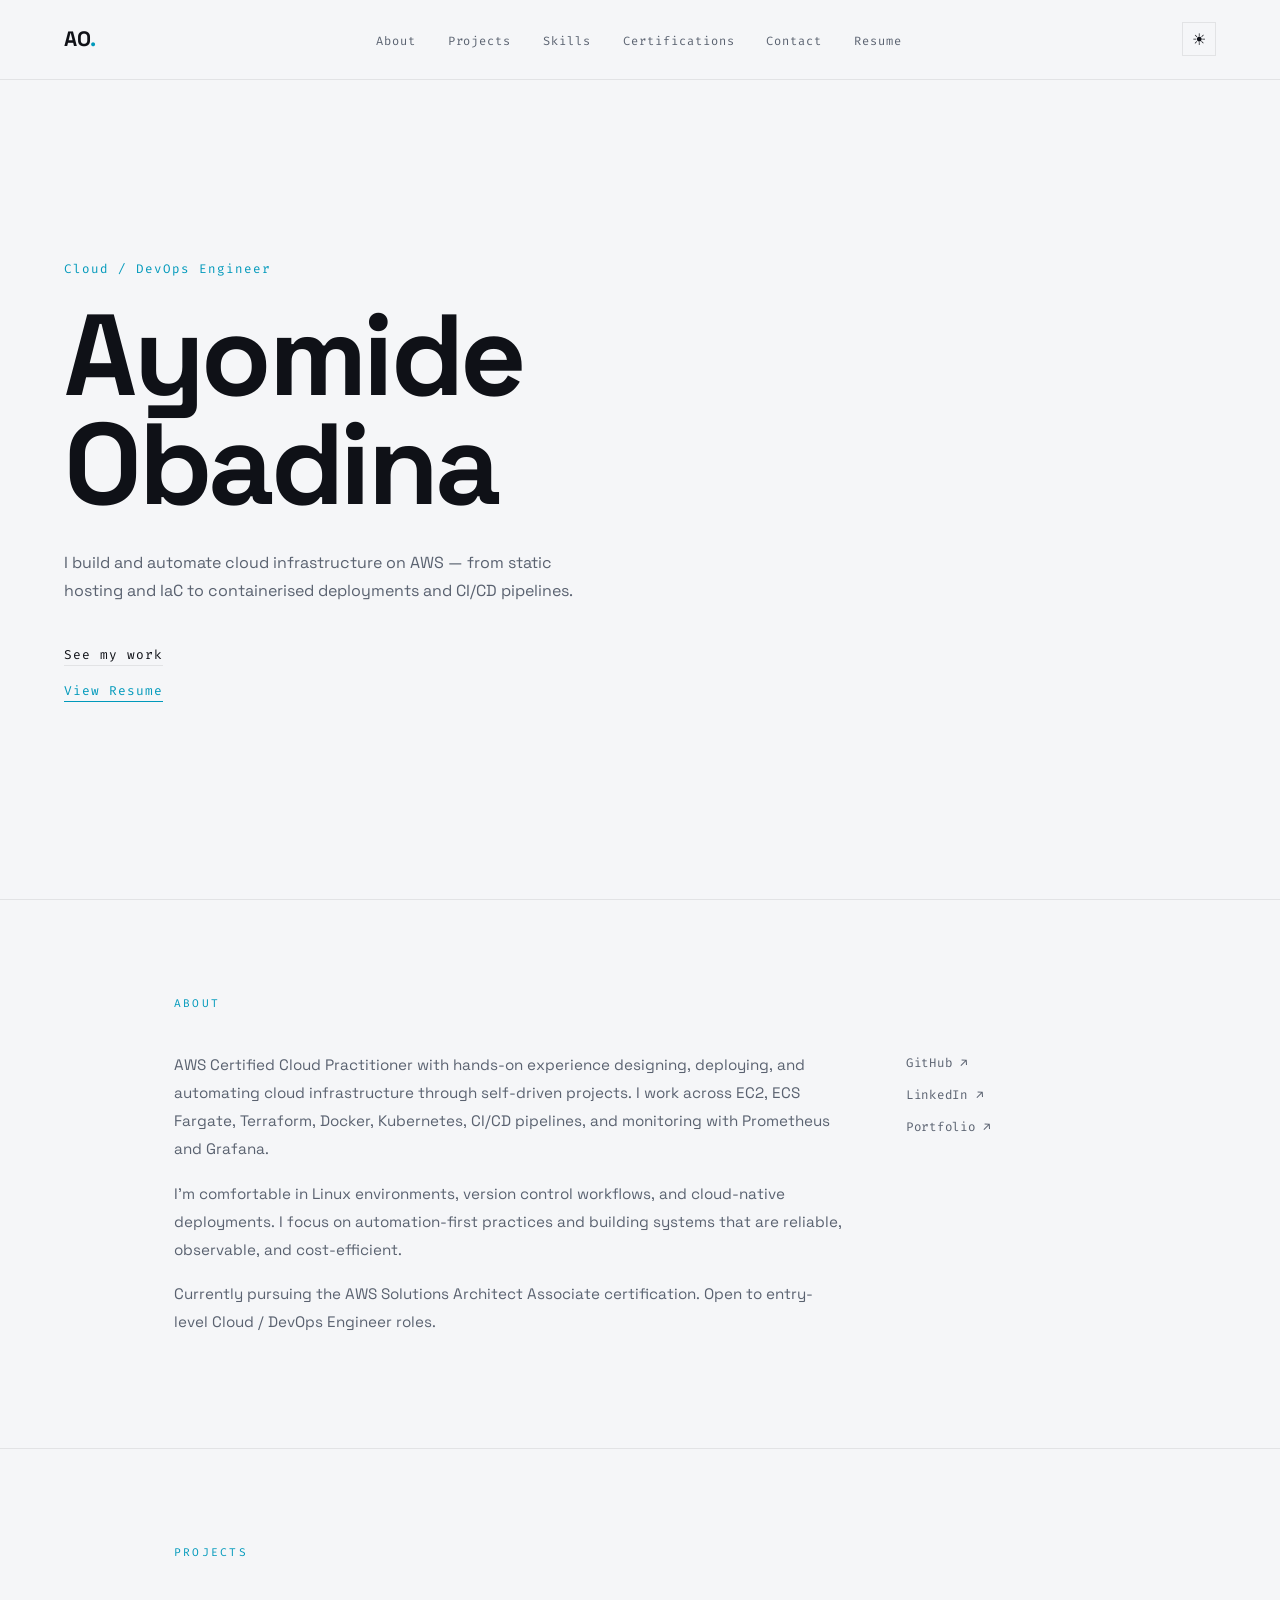
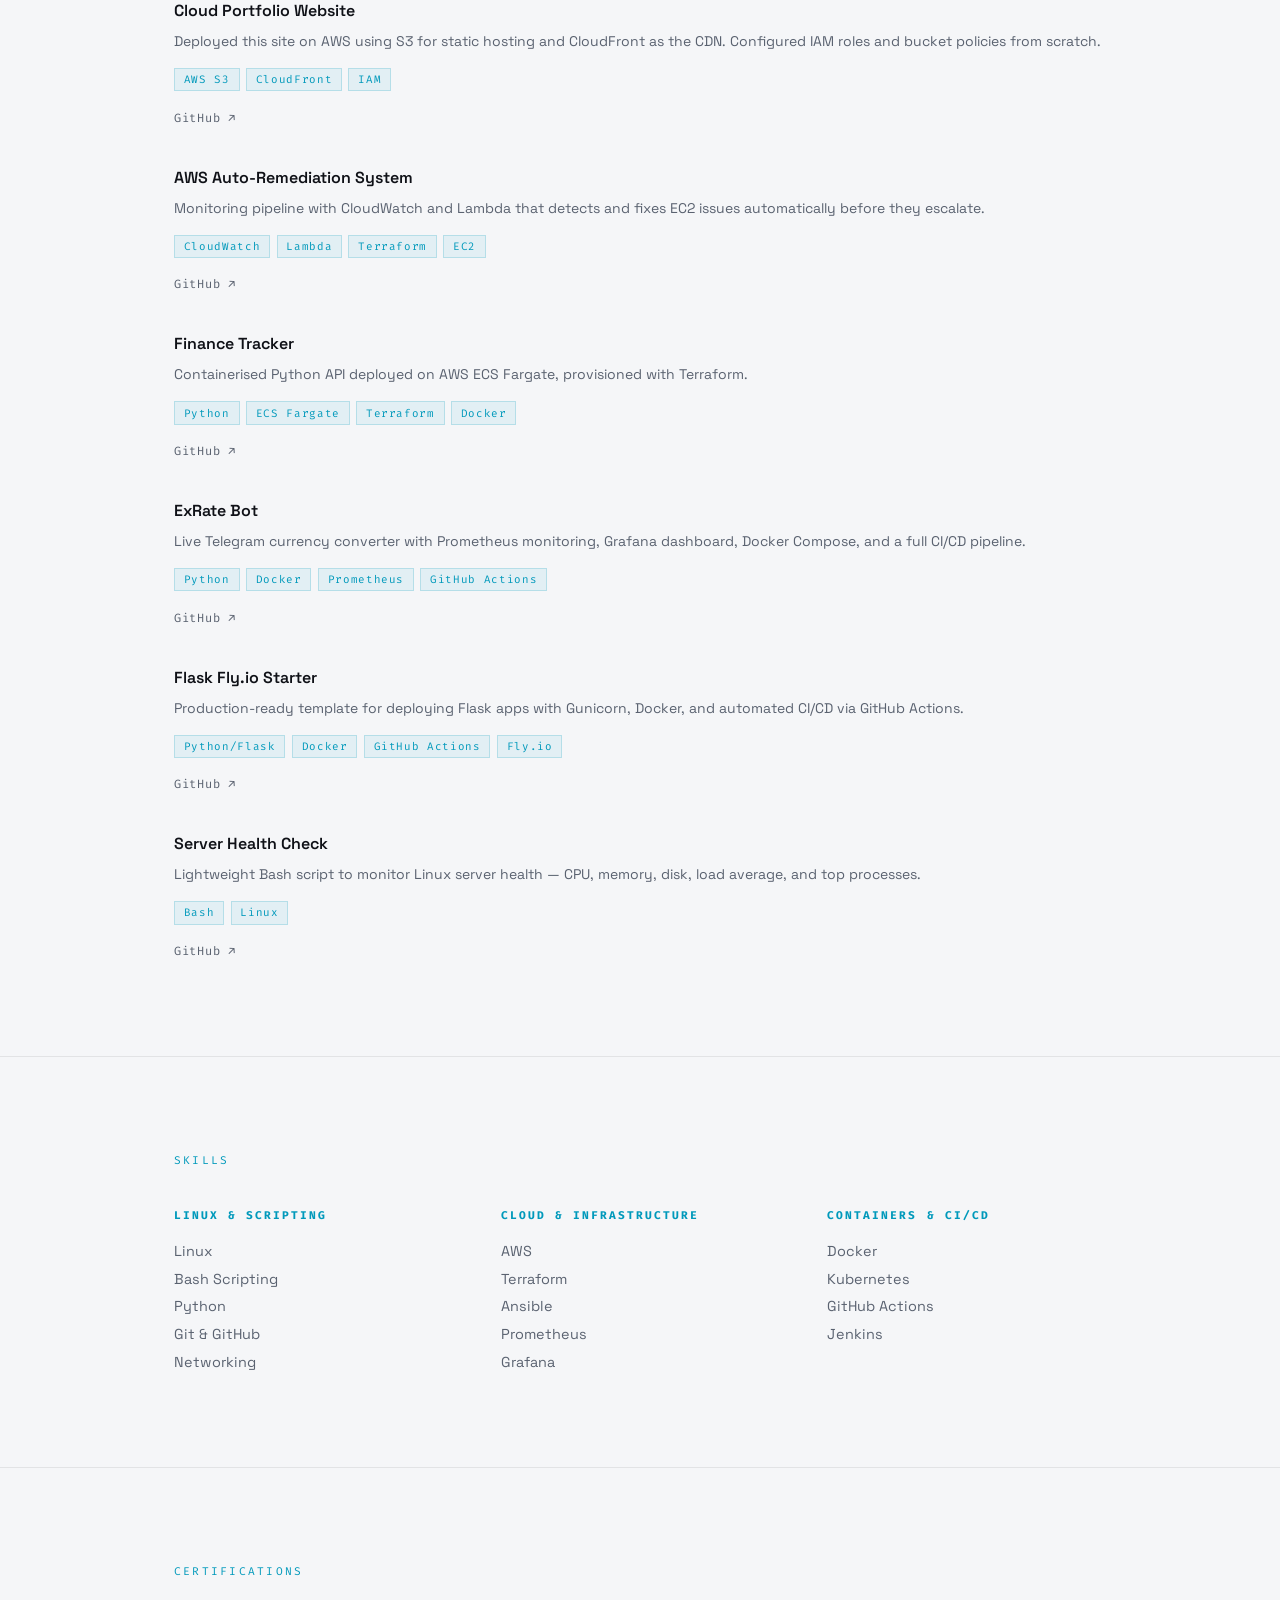
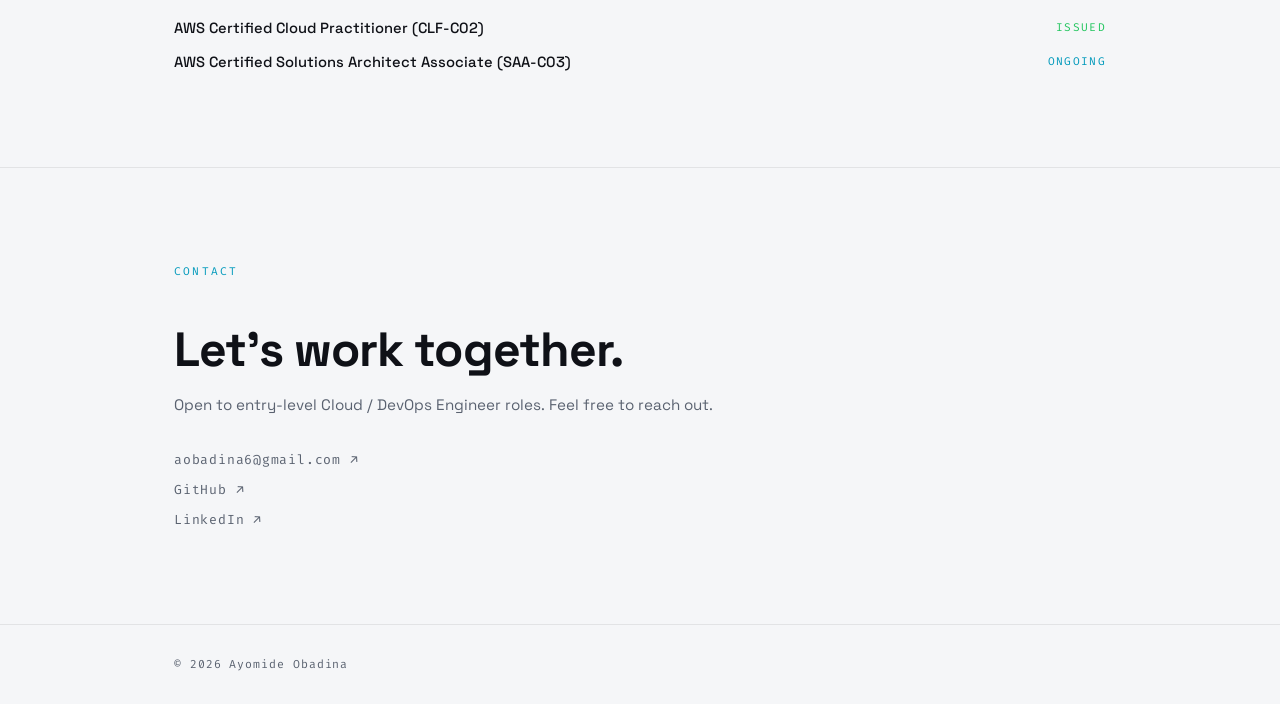
==== website/index.html @ 44588f02 "change structure" ====
<!DOCTYPE html>
<html lang="en">
<head>
  <meta charset="UTF-8">
  <meta name="viewport" content="width=device-width, initial-scale=1.0">
  <title>Ayomide Obadina | Cloud Engineer</title>
  <link rel="stylesheet" href="style.css">
  <link href="https://fonts.googleapis.com/css2?family=Space+Grotesk:wght@400;500;600;700&family=Fira+Code:wght@400;500&display=swap" rel="stylesheet">
</head>
<body>

  <!-- NAV -->
  <nav id="navbar">
    <div class="nav-logo">AO<span class="dot">.</span></div>
    <ul class="nav-links">
      <li><a href="#about">About</a></li>
      <li><a href="#projects">Projects</a></li>
      <li><a href="#skills">Skills</a></li>
      <li><a href="#certifications">Certifications</a></li>
      <li><a href="#contact">Contact</a></li>
      <li><a href="Ayomide_Obadina_main.pdf" target="_blank" rel="noopener noreferrer">Resume</a></li>
    </ul>
    <div class="nav-right">
      <button id="theme-toggle" aria-label="Toggle theme">&#9790;</button>
      <button class="nav-hamburger" id="hamburger" aria-label="Toggle menu">
        <span></span><span></span><span></span>
      </button>
    </div>
  </nav>

  <!-- HERO -->
  <header id="hero">
    <div class="hero-content">
      <p class="hero-tag mono">Cloud / DevOps Engineer</p>
      <h1>Ayomide<br>Obadina</h1>
      <p class="hero-sub">I build and automate cloud infrastructure on AWS — from static hosting and IaC to containerised deployments and CI/CD pipelines.</p>
      <div class="hero-links">
        <a href="#projects">See my work</a>
        <a href="Ayomide_Obadina_main.pdf" target="_blank" rel="noopener noreferrer">View Resume</a>
      </div>
    </div>
  </header>

  <!-- ABOUT -->
  <section id="about">
    <div class="container">
      <span class="section-label mono">About</span>
      <div class="about-grid">
        <div>
          <p>AWS Certified Cloud Practitioner with hands-on experience designing, deploying, and automating cloud infrastructure through self-driven projects. I work across EC2, ECS Fargate, Terraform, Docker, Kubernetes, CI/CD pipelines, and monitoring with Prometheus and Grafana.</p>
          <p>I'm comfortable in Linux environments, version control workflows, and cloud-native deployments. I focus on automation-first practices and building systems that are reliable, observable, and cost-efficient.</p>
          <p>Currently pursuing the AWS Solutions Architect Associate certification. Open to entry-level Cloud / DevOps Engineer roles.</p>
        </div>
        <div class="about-links">
          <a href="https://github.com/ayo-d09" target="_blank" rel="noopener noreferrer" class="mono">GitHub ↗</a>
          <a href="https://linkedin.com/in/ayomide-obadina-35b09937b" target="_blank" rel="noopener noreferrer" class="mono">LinkedIn ↗</a>
          <a href="https://ayomideobadina.dev" target="_blank" rel="noopener noreferrer" class="mono">Portfolio ↗</a>
        </div>
      </div>
    </div>
  </section>

  <!-- PROJECTS -->
  <section id="projects">
    <div class="container">
      <span class="section-label mono">Projects</span>
      <div class="projects-grid">

        <div class="project-card">
          <h3>Cloud Portfolio Website</h3>
          <p>Deployed this site on AWS using S3 for static hosting and CloudFront as the CDN. Configured IAM roles and bucket policies from scratch.</p>
          <div class="project-tags">
            <span class="tag mono">AWS S3</span>
            <span class="tag mono">CloudFront</span>
            <span class="tag mono">IAM</span>
          </div>
          <a href="https://github.com/ayo-d09/cloud-portfolio" target="_blank" rel="noopener noreferrer" class="project-link mono">GitHub ↗</a>
        </div>

        <div class="project-card">
          <h3>AWS Auto-Remediation System</h3>
          <p>Monitoring pipeline with CloudWatch and Lambda that detects and fixes EC2 issues automatically before they escalate.</p>
          <div class="project-tags">
            <span class="tag mono">CloudWatch</span>
            <span class="tag mono">Lambda</span>
            <span class="tag mono">Terraform</span>
            <span class="tag mono">EC2</span>
          </div>
          <a href="https://github.com/ayo-d09/aws-monitoring-auto_healing-system" target="_blank" rel="noopener noreferrer" class="project-link mono">GitHub ↗</a>
        </div>

        <div class="project-card">
          <h3>Finance Tracker</h3>
          <p>Containerised Python API deployed on AWS ECS Fargate, provisioned with Terraform.</p>
          <div class="project-tags">
            <span class="tag mono">Python</span>
            <span class="tag mono">ECS Fargate</span>
            <span class="tag mono">Terraform</span>
            <span class="tag mono">Docker</span>
          </div>
          <a href="https://github.com/ayo-d09/finance-tracker" target="_blank" rel="noopener noreferrer" class="project-link mono">GitHub ↗</a>
        </div>

        <div class="project-card">
          <h3>ExRate Bot</h3>
          <p>Live Telegram currency converter with Prometheus monitoring, Grafana dashboard, Docker Compose, and a full CI/CD pipeline.</p>
          <div class="project-tags">
            <span class="tag mono">Python</span>
            <span class="tag mono">Docker</span>
            <span class="tag mono">Prometheus</span>
            <span class="tag mono">GitHub Actions</span>
          </div>
          <a href="https://github.com/ayo-d09" target="_blank" rel="noopener noreferrer" class="project-link mono">GitHub ↗</a>
        </div>

        <div class="project-card">
          <h3>Flask Fly.io Starter</h3>
          <p>Production-ready template for deploying Flask apps with Gunicorn, Docker, and automated CI/CD via GitHub Actions.</p>
          <div class="project-tags">
            <span class="tag mono">Python/Flask</span>
            <span class="tag mono">Docker</span>
            <span class="tag mono">GitHub Actions</span>
            <span class="tag mono">Fly.io</span>
          </div>
          <a href="https://github.com/ayo-d09/flask-fly.io-starter" target="_blank" rel="noopener noreferrer" class="project-link mono">GitHub ↗</a>
        </div>

        <div class="project-card">
          <h3>Server Health Check</h3>
          <p>Lightweight Bash script to monitor Linux server health — CPU, memory, disk, load average, and top processes.</p>
          <div class="project-tags">
            <span class="tag mono">Bash</span>
            <span class="tag mono">Linux</span>
          </div>
          <a href="https://github.com/ayo-d09" target="_blank" rel="noopener noreferrer" class="project-link mono">GitHub ↗</a>
        </div>

      </div>
    </div>
  </section>

  <!-- SKILLS -->
  <section id="skills">
    <div class="container">
      <span class="section-label mono">Skills</span>
      <div class="skills-grid">
        <div class="skills-group">
          <h4 class="mono">Linux & Scripting</h4>
          <ul>
            <li>Linux</li>
            <li>Bash Scripting</li>
            <li>Python</li>
            <li>Git & GitHub</li>
            <li>Networking</li>
          </ul>
        </div>
        <div class="skills-group">
          <h4 class="mono">Cloud & Infrastructure</h4>
          <ul>
            <li>AWS</li>
            <li>Terraform</li>
            <li>Ansible</li>
            <li>Prometheus</li>
            <li>Grafana</li>
          </ul>
        </div>
        <div class="skills-group">
          <h4 class="mono">Containers & CI/CD</h4>
          <ul>
            <li>Docker</li>
            <li>Kubernetes</li>
            <li>GitHub Actions</li>
            <li>Jenkins</li>
          </ul>
        </div>
      </div>
    </div>
  </section>

  <!-- CERTIFICATIONS -->
  <section id="certifications">
    <div class="container">
      <span class="section-label mono">Certifications</span>
      <ul class="cert-list">
        <li>
          <a href="https://www.credly.com/users/ayomide-obadina.93d486ff" target="_blank" rel="noopener noreferrer" class="cert-name">AWS Certified Cloud Practitioner (CLF-C02)</a>
          <span class="cert-status mono issued">Issued</span>
        </li>
        <li>
          <span class="cert-name">AWS Certified Solutions Architect Associate (SAA-C03)</span>
          <span class="cert-status mono ongoing">Ongoing</span>
        </li>
      </ul>
    </div>
  </section>

  <!-- CONTACT -->
  <section id="contact">
    <div class="container">
      <span class="section-label mono">Contact</span>
      <h2>Let's work together.</h2>
      <p class="contact-sub">Open to entry-level Cloud / DevOps Engineer roles. Feel free to reach out.</p>
      <div class="contact-links">
        <a href="mailto:aobadina6@gmail.com" class="mono">aobadina6@gmail.com ↗</a>
        <a href="https://github.com/ayo-d09" target="_blank" rel="noopener noreferrer" class="mono">GitHub ↗</a>
        <a href="https://linkedin.com/in/ayomide-obadina-35b09937b" target="_blank" rel="noopener noreferrer" class="mono">LinkedIn ↗</a>
      </div>
    </div>
  </section>

  <footer>
    <div class="container">
      <p class="mono">© 2026 Ayomide Obadina</p>
    </div>
  </footer>

  <script src="script.js"></script>
</body>
</html>
---- website/style.css ----
/* ---- TOKENS ---- */
:root {
  --bg:        #0a0c10;
  --bg-2:      #0f1117;
  --bg-card:   #13161e;
  --border:    rgba(255,255,255,0.08);
  --text:      #e4e6ed;
  --muted:     #7a8090;
  --accent:    #00e5ff;
  --mono:      'Fira Code', monospace;
  --sans:      'Space Grotesk', sans-serif;
}

body.light {
  --bg:        #f5f6f8;
  --bg-2:      #eceef2;
  --bg-card:   #ffffff;
  --border:    rgba(0,0,0,0.08);
  --text:      #0f1117;
  --muted:     #5a6270;
  --accent:    #0099bb;
}

/* ---- RESET ---- */
*, *::before, *::after { box-sizing: border-box; margin: 0; padding: 0; }
html { scroll-behavior: smooth; }
body { font-family: var(--sans); background: var(--bg); color: var(--text); overflow-x: hidden; }
a { text-decoration: none; color: inherit; }
ul { list-style: none; }
.mono { font-family: var(--mono); }

/* ---- NAV ---- */
#navbar {
  position: fixed; top: 0; left: 0; right: 0; z-index: 999;
  display: flex; justify-content: space-between; align-items: center;
  padding: 1.4rem 4rem;
  background: var(--bg);
  border-bottom: 1px solid var(--border);
}
.nav-logo { font-size: 1.3rem; font-weight: 700; letter-spacing: -0.02em; }
.dot { color: var(--accent); }
.nav-links { display: flex; gap: 2rem; }
.nav-links a {
  font-family: var(--mono); font-size: 0.75rem;
  color: var(--muted); letter-spacing: 0.08em;
}
.nav-links a:hover { color: var(--text); }
.nav-right { display: flex; align-items: center; gap: 0.75rem; }

#theme-toggle {
  background: none; border: 1px solid var(--border);
  color: var(--text); cursor: pointer;
  width: 34px; height: 34px;
  display: flex; align-items: center; justify-content: center;
  font-size: 1rem;
}

.nav-hamburger {
  display: none; flex-direction: column; justify-content: space-between;
  width: 22px; height: 16px; background: none; border: none; cursor: pointer; padding: 0;
}
.nav-hamburger span { display: block; width: 100%; height: 2px; background: var(--text); }

/* ---- HERO ---- */
#hero {
  min-height: 100vh; display: flex; align-items: center;
  padding: 8rem 4rem 4rem;
  border-bottom: 1px solid var(--border);
}
.hero-content { max-width: 720px; }
.hero-tag {
  font-size: 0.78rem; color: var(--accent);
  letter-spacing: 0.16em; margin-bottom: 1.5rem; display: block;
}
#hero h1 {
  font-size: clamp(3.5rem, 9vw, 8rem);
  font-weight: 700; line-height: 0.95; letter-spacing: -0.03em;
  margin-bottom: 1.8rem;
}
.hero-sub {
  font-size: 1rem; color: var(--muted); line-height: 1.8;
  max-width: 520px; margin-bottom: 2.5rem;
}
.hero-links { display: flex; flex-direction: column; gap: 1rem; align-items: flex-start; }
.hero-links a {
  font-family: var(--mono); font-size: 0.8rem;
  letter-spacing: 0.08em; color: var(--accent);
  border-bottom: 1px solid var(--accent);
  padding-bottom: 2px;
}
.hero-links a:first-child { color: var(--text); border-color: var(--border); }

/* ---- CONTAINER ---- */
.container { max-width: 1060px; margin: 0 auto; padding: 0 4rem; }

/* ---- SECTIONS ---- */
section { padding: 6rem 0; border-bottom: 1px solid var(--border); }

.section-label {
  display: block; font-size: 0.7rem; color: var(--accent);
  letter-spacing: 0.2em; text-transform: uppercase; margin-bottom: 2.5rem;
}

/* ---- ABOUT ---- */
.about-grid { display: grid; grid-template-columns: 1fr 200px; gap: 4rem; }
.about-grid p { color: var(--muted); line-height: 1.85; font-size: 0.95rem; margin-bottom: 1rem; }
.about-links { display: flex; flex-direction: column; gap: 1rem; padding-top: 0.25rem; }
.about-links a { font-size: 0.78rem; color: var(--muted); letter-spacing: 0.06em; }
.about-links a:hover { color: var(--accent); }

/* ---- PROJECTS ---- */
.projects-grid { display: flex; flex-direction: column; gap: 2.5rem; }
.project-card { background: none; padding: 0; border: none; }
.project-card h3 { font-size: 1rem; font-weight: 600; margin-bottom: 0.5rem; }
.project-card p { color: var(--muted); font-size: 0.875rem; line-height: 1.75; margin-bottom: 0.9rem; }
.project-tags { display: flex; flex-wrap: wrap; gap: 0.4rem; margin-bottom: 0.9rem; }
.tag { font-size: 0.68rem; color: var(--accent); background: rgba(0,229,255,0.07); border: 1px solid rgba(0,229,255,0.15); padding: 0.2rem 0.55rem; letter-spacing: 0.06em; }
body.light .tag { background: rgba(0,153,187,0.08); border-color: rgba(0,153,187,0.2); }
.project-link { font-size: 0.75rem; color: var(--muted); letter-spacing: 0.06em; }
.project-link:hover { color: var(--accent); }

/* ---- SKILLS ---- */
.skills-grid { display: grid; grid-template-columns: repeat(3, 1fr); gap: 3rem; }
.skills-group h4 { font-size: 0.7rem; color: var(--accent); letter-spacing: 0.18em; text-transform: uppercase; margin-bottom: 1.2rem; }
.skills-group ul { display: flex; flex-direction: column; gap: 0.6rem; }
.skills-group li { font-size: 0.9rem; color: var(--muted); }

/* ---- CERTIFICATIONS ---- */
.cert-list { display: flex; flex-direction: column; gap: 1rem; }
.cert-list li { display: flex; justify-content: space-between; align-items: center; }
.cert-name { font-size: 0.92rem; font-weight: 500; }
a.cert-name:hover { color: var(--accent); }
.cert-status { font-size: 0.7rem; letter-spacing: 0.12em; text-transform: uppercase; }
.cert-status.issued { color: #22c55e; }
.cert-status.ongoing { color: var(--accent); }

/* ---- CONTACT ---- */
#contact h2 { font-size: clamp(2rem, 4vw, 3rem); font-weight: 700; letter-spacing: -0.02em; margin-bottom: 0.8rem; }
.contact-sub { color: var(--muted); font-size: 0.95rem; line-height: 1.75; margin-bottom: 2rem; }
.contact-links { display: flex; flex-direction: column; gap: 0.8rem; }
.contact-links a { font-size: 0.82rem; color: var(--muted); letter-spacing: 0.06em; }
.contact-links a:hover { color: var(--accent); }

/* ---- FOOTER ---- */
footer { padding: 2rem 0; }
footer p { font-size: 0.72rem; color: var(--muted); letter-spacing: 0.08em; }

/* ---- RESPONSIVE ---- */
@media (max-width: 860px) {
  #navbar, #hero { padding-left: 2rem; padding-right: 2rem; }
  .container { padding: 0 2rem; }
  .about-grid { grid-template-columns: 1fr; gap: 2rem; }
  .projects-grid { grid-template-columns: 1fr; }
  .skills-grid { grid-template-columns: 1fr 1fr; gap: 2rem; }
}
@media (max-width: 560px) {
  .nav-hamburger { display: flex; }
  .nav-links {
    display: none; position: fixed; top: 61px; left: 0; right: 0;
    flex-direction: column; gap: 0;
    background: var(--bg); border-bottom: 1px solid var(--border); z-index: 998;
  }
  .nav-links.open { display: flex; }
  .nav-links li a { display: block; padding: 1rem 2rem; border-bottom: 1px solid var(--border); font-size: 0.85rem; }
  .skills-grid { grid-template-columns: 1fr; }
  #hero { padding: 7rem 2rem 4rem; }
}
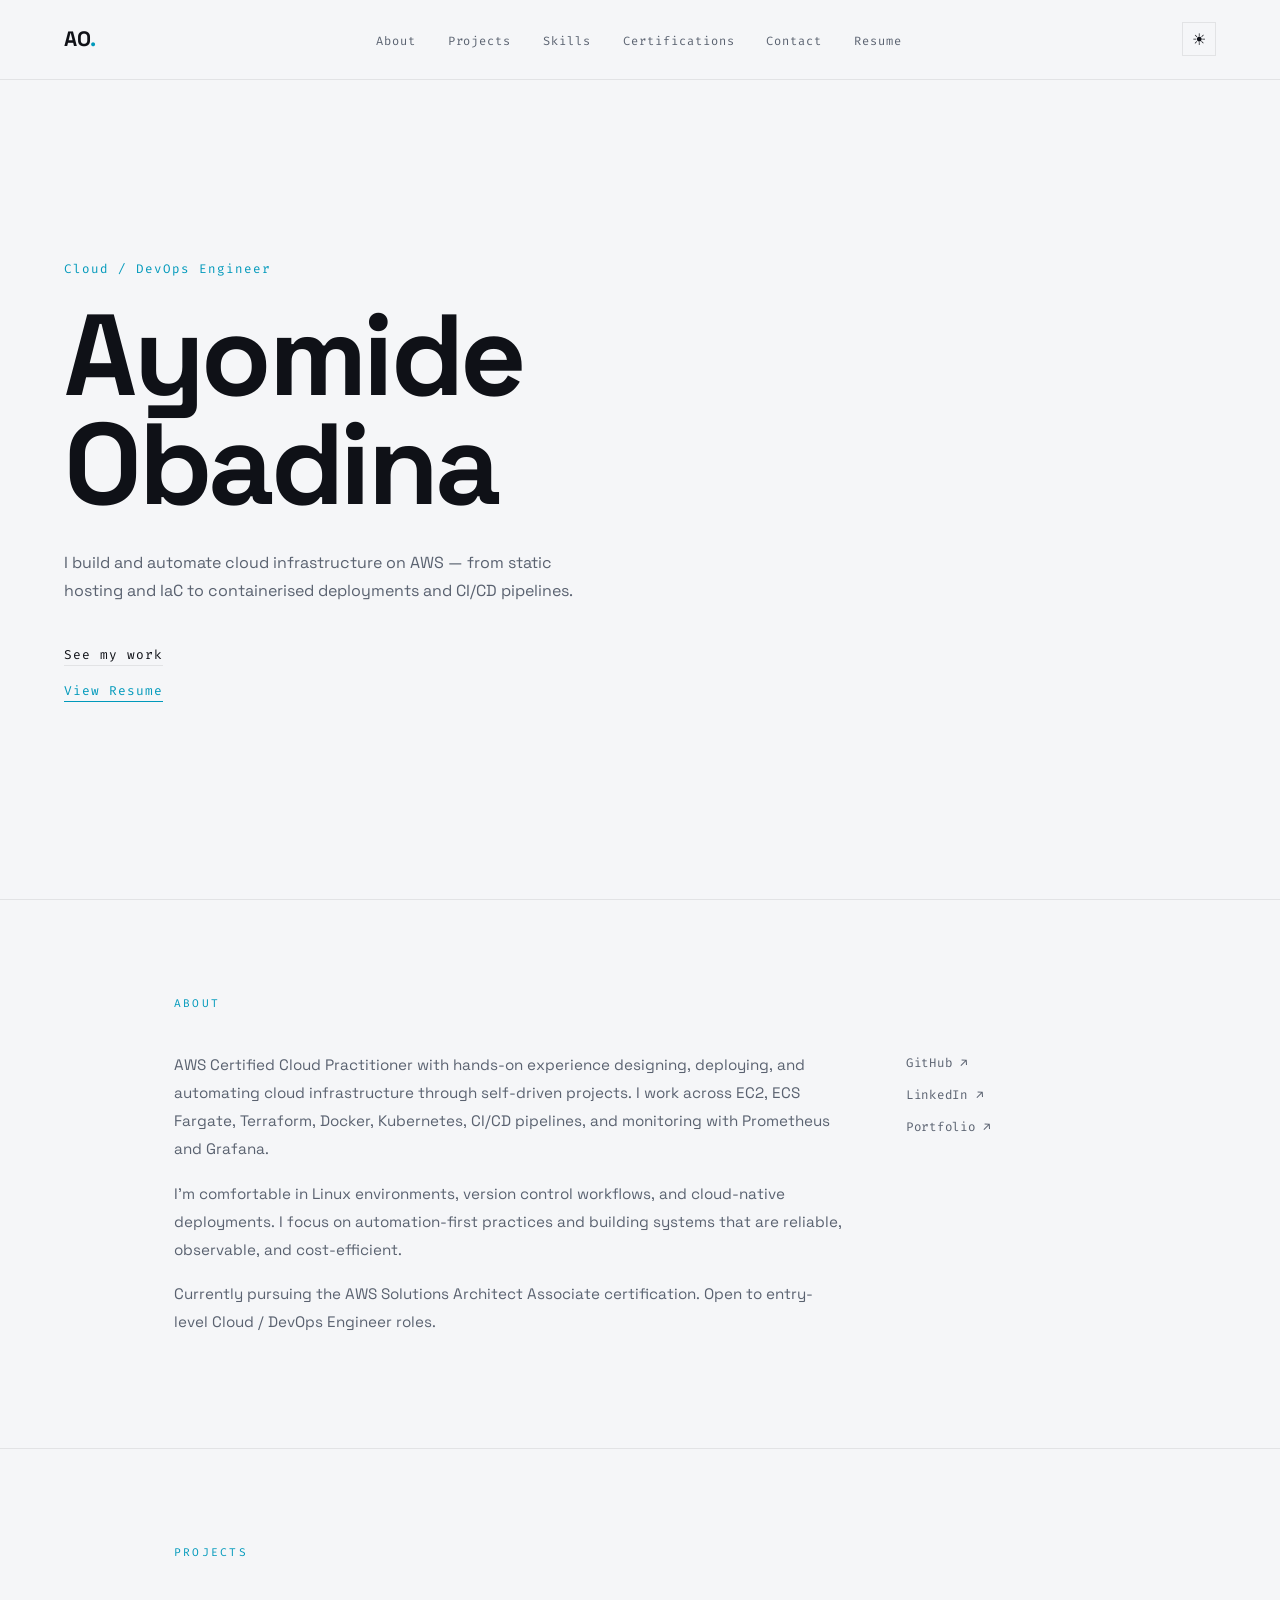
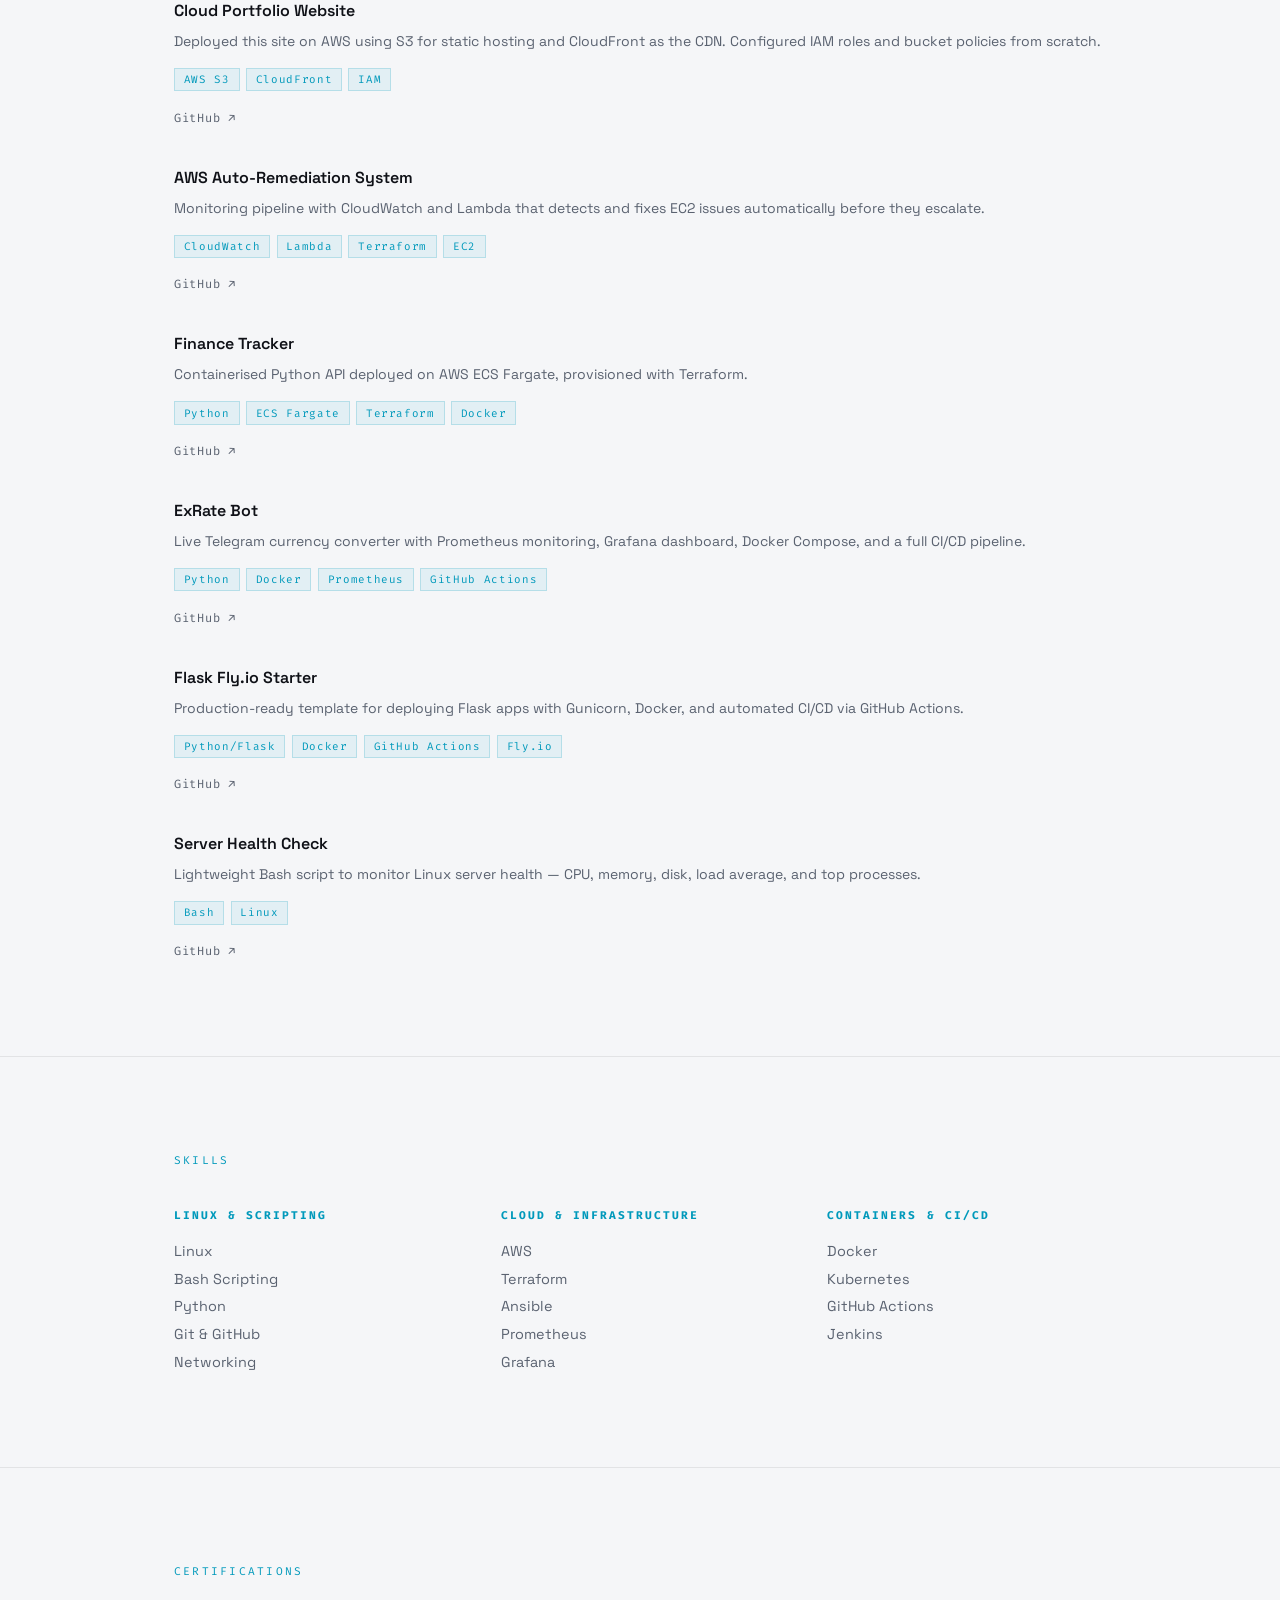
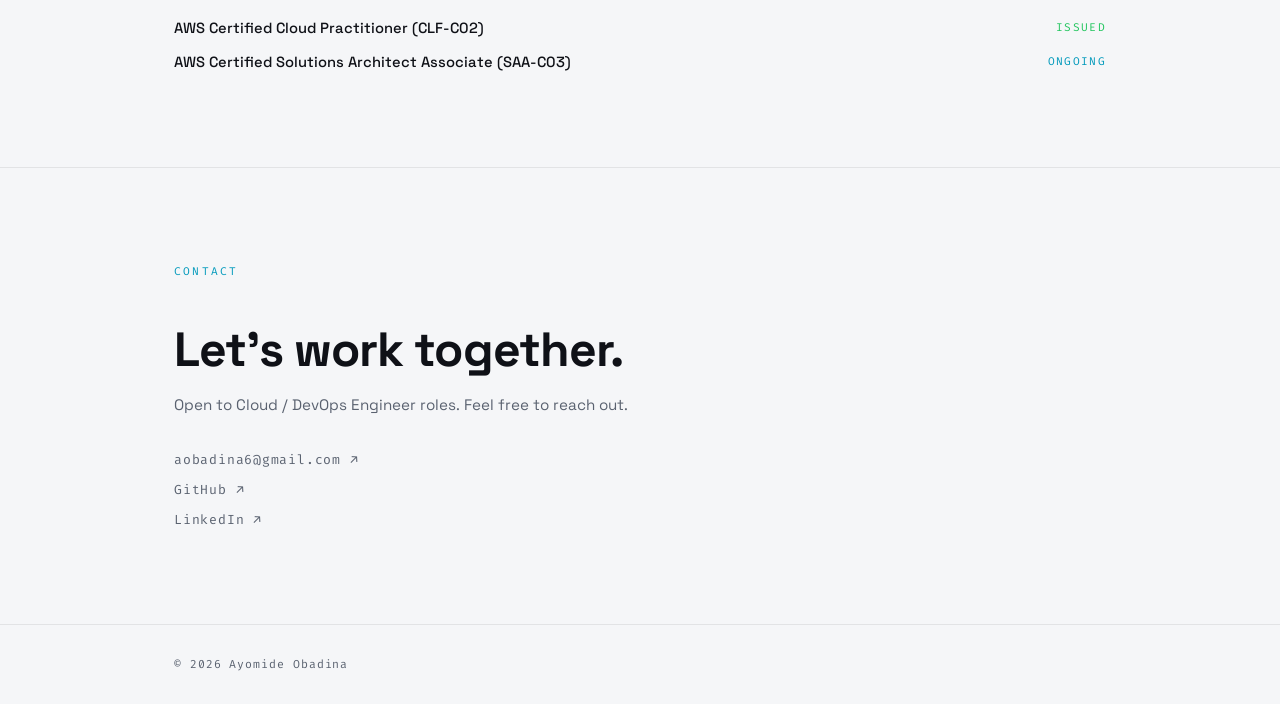
==== commit 57d0f199: "fix deploy script" ====
--- a/website/index.html
+++ b/website/index.html
@@ -199,7 +199,7 @@
     <div class="container">
       <span class="section-label mono">Contact</span>
       <h2>Let's work together.</h2>
-      <p class="contact-sub">Open to entry-level Cloud / DevOps Engineer roles. Feel free to reach out.</p>
+      <p class="contact-sub">Open to Cloud / DevOps Engineer roles. Feel free to reach out.</p>
       <div class="contact-links">
         <a href="mailto:aobadina6@gmail.com" class="mono">aobadina6@gmail.com ↗</a>
         <a href="https://github.com/ayo-d09" target="_blank" rel="noopener noreferrer" class="mono">GitHub ↗</a>
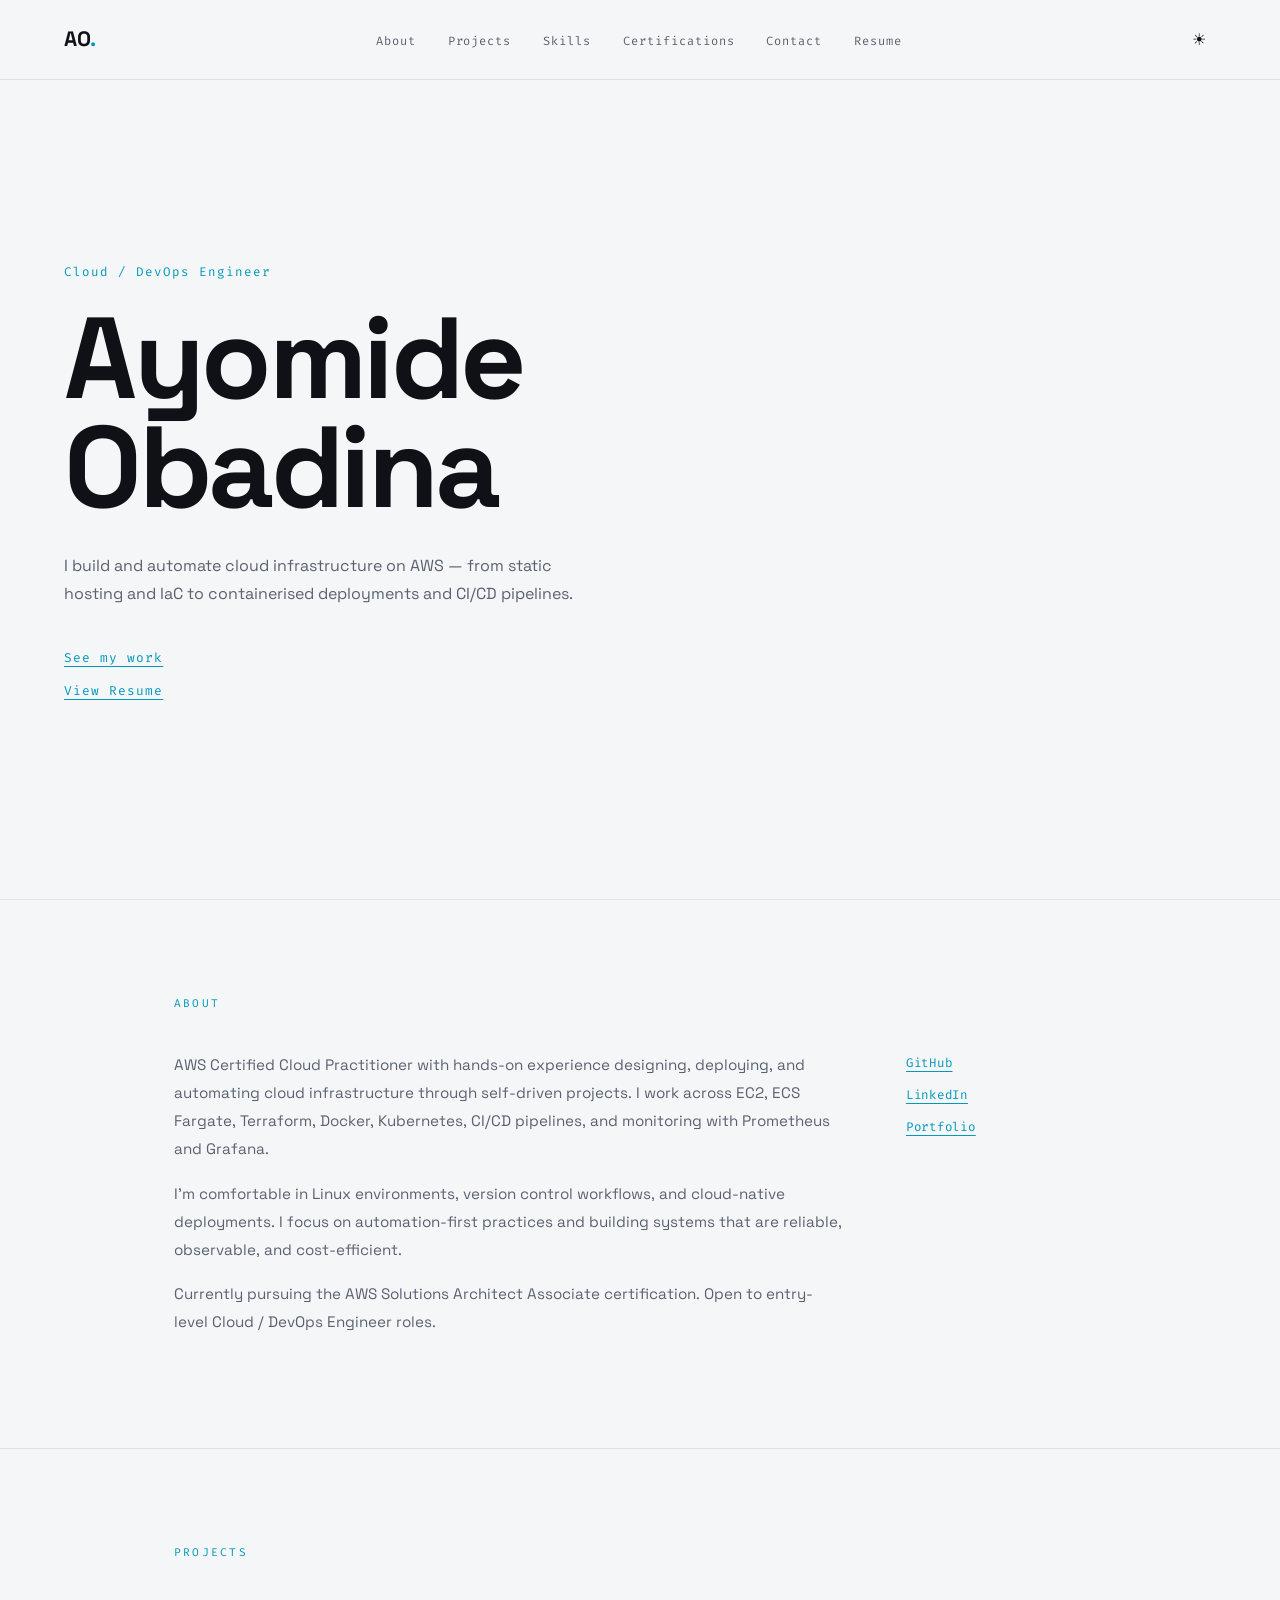
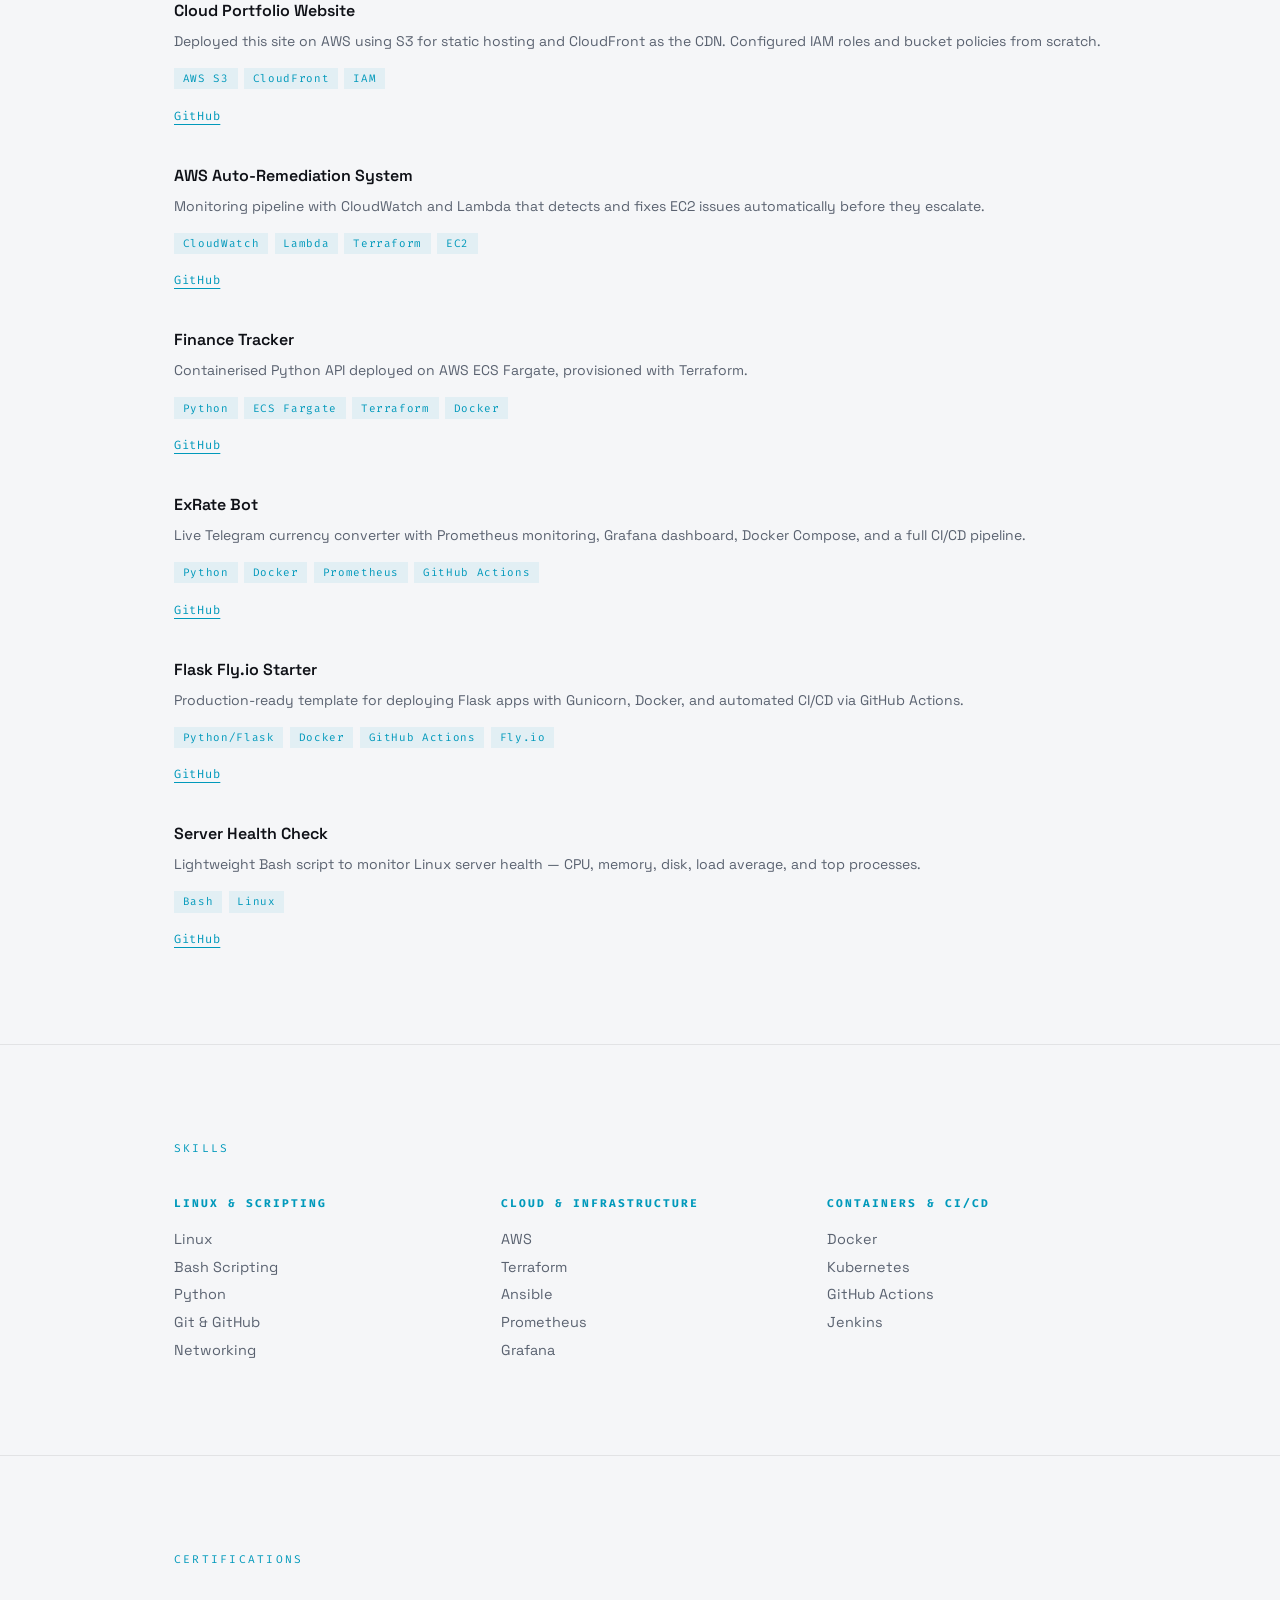
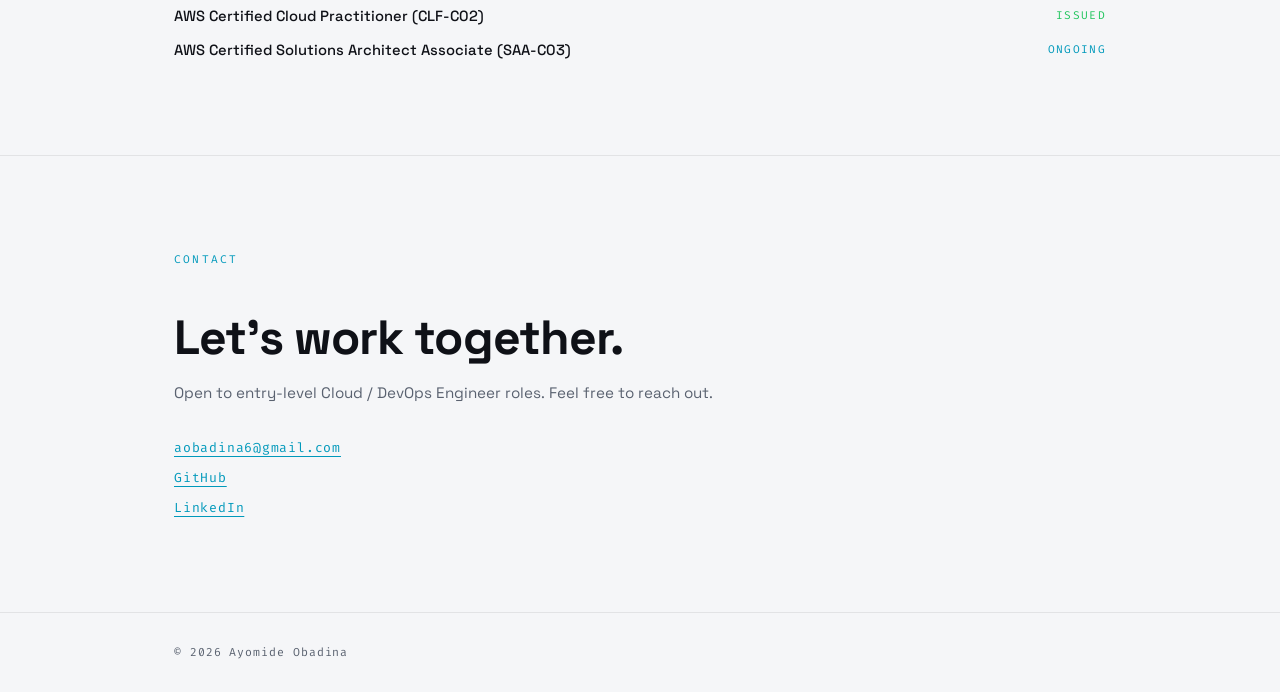
==== commit e71db609: "fix tags" ====
--- a/website/index.html
+++ b/website/index.html
@@ -52,9 +52,9 @@
           <p>Currently pursuing the AWS Solutions Architect Associate certification. Open to entry-level Cloud / DevOps Engineer roles.</p>
         </div>
         <div class="about-links">
-          <a href="https://github.com/ayo-d09" target="_blank" rel="noopener noreferrer" class="mono">GitHub ↗</a>
-          <a href="https://linkedin.com/in/ayomide-obadina-35b09937b" target="_blank" rel="noopener noreferrer" class="mono">LinkedIn ↗</a>
-          <a href="https://ayomideobadina.dev" target="_blank" rel="noopener noreferrer" class="mono">Portfolio ↗</a>
+          <a href="https://github.com/ayo-d09" target="_blank" rel="noopener noreferrer" class="mono">GitHub</a>
+          <a href="https://linkedin.com/in/ayomide-obadina-35b09937b" target="_blank" rel="noopener noreferrer" class="mono">LinkedIn</a>
+          <a href="https://ayomideobadina.dev" target="_blank" rel="noopener noreferrer" class="mono">Portfolio</a>
         </div>
       </div>
     </div>
@@ -74,7 +74,7 @@
             <span class="tag mono">CloudFront</span>
             <span class="tag mono">IAM</span>
           </div>
-          <a href="https://github.com/ayo-d09/cloud-portfolio" target="_blank" rel="noopener noreferrer" class="project-link mono">GitHub ↗</a>
+          <a href="https://github.com/ayo-d09/cloud-portfolio" target="_blank" rel="noopener noreferrer" class="project-link mono">GitHub</a>
         </div>
 
         <div class="project-card">
@@ -86,7 +86,7 @@
             <span class="tag mono">Terraform</span>
             <span class="tag mono">EC2</span>
           </div>
-          <a href="https://github.com/ayo-d09/aws-monitoring-auto_healing-system" target="_blank" rel="noopener noreferrer" class="project-link mono">GitHub ↗</a>
+          <a href="https://github.com/ayo-d09/aws-monitoring-auto_healing-system" target="_blank" rel="noopener noreferrer" class="project-link mono">GitHub</a>
         </div>
 
         <div class="project-card">
@@ -98,7 +98,7 @@
             <span class="tag mono">Terraform</span>
             <span class="tag mono">Docker</span>
           </div>
-          <a href="https://github.com/ayo-d09/finance-tracker" target="_blank" rel="noopener noreferrer" class="project-link mono">GitHub ↗</a>
+          <a href="https://github.com/ayo-d09/finance-tracker" target="_blank" rel="noopener noreferrer" class="project-link mono">GitHub</a>
         </div>
 
         <div class="project-card">
@@ -110,7 +110,7 @@
             <span class="tag mono">Prometheus</span>
             <span class="tag mono">GitHub Actions</span>
           </div>
-          <a href="https://github.com/ayo-d09" target="_blank" rel="noopener noreferrer" class="project-link mono">GitHub ↗</a>
+          <a href="https://github.com/ayo-d09" target="_blank" rel="noopener noreferrer" class="project-link mono">GitHub</a>
         </div>
 
         <div class="project-card">
@@ -122,7 +122,7 @@
             <span class="tag mono">GitHub Actions</span>
             <span class="tag mono">Fly.io</span>
           </div>
-          <a href="https://github.com/ayo-d09/flask-fly.io-starter" target="_blank" rel="noopener noreferrer" class="project-link mono">GitHub ↗</a>
+          <a href="https://github.com/ayo-d09/flask-fly.io-starter" target="_blank" rel="noopener noreferrer" class="project-link mono">GitHub</a>
         </div>
 
         <div class="project-card">
@@ -132,7 +132,7 @@
             <span class="tag mono">Bash</span>
             <span class="tag mono">Linux</span>
           </div>
-          <a href="https://github.com/ayo-d09" target="_blank" rel="noopener noreferrer" class="project-link mono">GitHub ↗</a>
+          <a href="https://github.com/ayo-d09" target="_blank" rel="noopener noreferrer" class="project-link mono">GitHub</a>
         </div>
 
       </div>
@@ -199,11 +199,11 @@
     <div class="container">
       <span class="section-label mono">Contact</span>
       <h2>Let's work together.</h2>
-      <p class="contact-sub">Open to Cloud / DevOps Engineer roles. Feel free to reach out.</p>
+      <p class="contact-sub">Open to entry-level Cloud / DevOps Engineer roles. Feel free to reach out.</p>
       <div class="contact-links">
-        <a href="mailto:aobadina6@gmail.com" class="mono">aobadina6@gmail.com ↗</a>
-        <a href="https://github.com/ayo-d09" target="_blank" rel="noopener noreferrer" class="mono">GitHub ↗</a>
-        <a href="https://linkedin.com/in/ayomide-obadina-35b09937b" target="_blank" rel="noopener noreferrer" class="mono">LinkedIn ↗</a>
+        <a href="mailto:aobadina6@gmail.com" class="mono">aobadina6@gmail.com</a>
+        <a href="https://github.com/ayo-d09" target="_blank" rel="noopener noreferrer" class="mono">GitHub</a>
+        <a href="https://linkedin.com/in/ayomide-obadina-35b09937b" target="_blank" rel="noopener noreferrer" class="mono">LinkedIn</a>
       </div>
     </div>
   </section>
--- a/website/style.css
+++ b/website/style.css
@@ -4,8 +4,8 @@
   --bg-2:      #0f1117;
   --bg-card:   #13161e;
   --border:    rgba(255,255,255,0.08);
-  --text:      #e4e6ed;
-  --muted:     #7a8090;
+  --text:      #ffffff;
+  --muted:     #d0d0d2;
   --accent:    #00e5ff;
   --mono:      'Fira Code', monospace;
   --sans:      'Space Grotesk', sans-serif;
@@ -48,7 +48,7 @@
 .nav-right { display: flex; align-items: center; gap: 0.75rem; }
 
 #theme-toggle {
-  background: none; border: 1px solid var(--border);
+  background: none;  border: none; outline: none;
   color: var(--text); cursor: pointer;
   width: 34px; height: 34px;
   display: flex; align-items: center; justify-content: center;
@@ -85,10 +85,8 @@
 .hero-links a {
   font-family: var(--mono); font-size: 0.8rem;
   letter-spacing: 0.08em; color: var(--accent);
-  border-bottom: 1px solid var(--accent);
-  padding-bottom: 2px;
+  text-decoration: underline; text-underline-offset: 4px;
 }
-.hero-links a:first-child { color: var(--text); border-color: var(--border); }
 
 /* ---- CONTAINER ---- */
 .container { max-width: 1060px; margin: 0 auto; padding: 0 4rem; }
@@ -105,8 +103,8 @@
 .about-grid { display: grid; grid-template-columns: 1fr 200px; gap: 4rem; }
 .about-grid p { color: var(--muted); line-height: 1.85; font-size: 0.95rem; margin-bottom: 1rem; }
 .about-links { display: flex; flex-direction: column; gap: 1rem; padding-top: 0.25rem; }
-.about-links a { font-size: 0.78rem; color: var(--muted); letter-spacing: 0.06em; }
-.about-links a:hover { color: var(--accent); }
+.about-links a { font-size: 0.78rem; color: var(--accent); letter-spacing: 0.06em; text-decoration: underline; text-underline-offset: 4px; }
+.about-links a:hover { opacity: 0.75; }
 
 /* ---- PROJECTS ---- */
 .projects-grid { display: flex; flex-direction: column; gap: 2.5rem; }
@@ -114,10 +112,10 @@
 .project-card h3 { font-size: 1rem; font-weight: 600; margin-bottom: 0.5rem; }
 .project-card p { color: var(--muted); font-size: 0.875rem; line-height: 1.75; margin-bottom: 0.9rem; }
 .project-tags { display: flex; flex-wrap: wrap; gap: 0.4rem; margin-bottom: 0.9rem; }
-.tag { font-size: 0.68rem; color: var(--accent); background: rgba(0,229,255,0.07); border: 1px solid rgba(0,229,255,0.15); padding: 0.2rem 0.55rem; letter-spacing: 0.06em; }
-body.light .tag { background: rgba(0,153,187,0.08); border-color: rgba(0,153,187,0.2); }
-.project-link { font-size: 0.75rem; color: var(--muted); letter-spacing: 0.06em; }
-.project-link:hover { color: var(--accent); }
+.tag { font-size: 0.68rem; color: var(--accent); background: rgba(0,229,255,0.07); padding: 0.2rem 0.55rem; letter-spacing: 0.06em; }
+body.light .tag { background: rgba(0,153,187,0.08); }
+.project-link { font-size: 0.75rem; color: var(--accent); letter-spacing: 0.06em; text-decoration: underline; text-underline-offset: 4px; }
+.project-link:hover { opacity: 0.75; }
 
 /* ---- SKILLS ---- */
 .skills-grid { display: grid; grid-template-columns: repeat(3, 1fr); gap: 3rem; }
@@ -138,8 +136,8 @@
 #contact h2 { font-size: clamp(2rem, 4vw, 3rem); font-weight: 700; letter-spacing: -0.02em; margin-bottom: 0.8rem; }
 .contact-sub { color: var(--muted); font-size: 0.95rem; line-height: 1.75; margin-bottom: 2rem; }
 .contact-links { display: flex; flex-direction: column; gap: 0.8rem; }
-.contact-links a { font-size: 0.82rem; color: var(--muted); letter-spacing: 0.06em; }
-.contact-links a:hover { color: var(--accent); }
+.contact-links a { font-size: 0.82rem; color: var(--accent); letter-spacing: 0.06em; text-decoration: underline; text-underline-offset: 4px; }
+.contact-links a:hover { opacity: 0.75; }
 
 /* ---- FOOTER ---- */
 footer { padding: 2rem 0; }
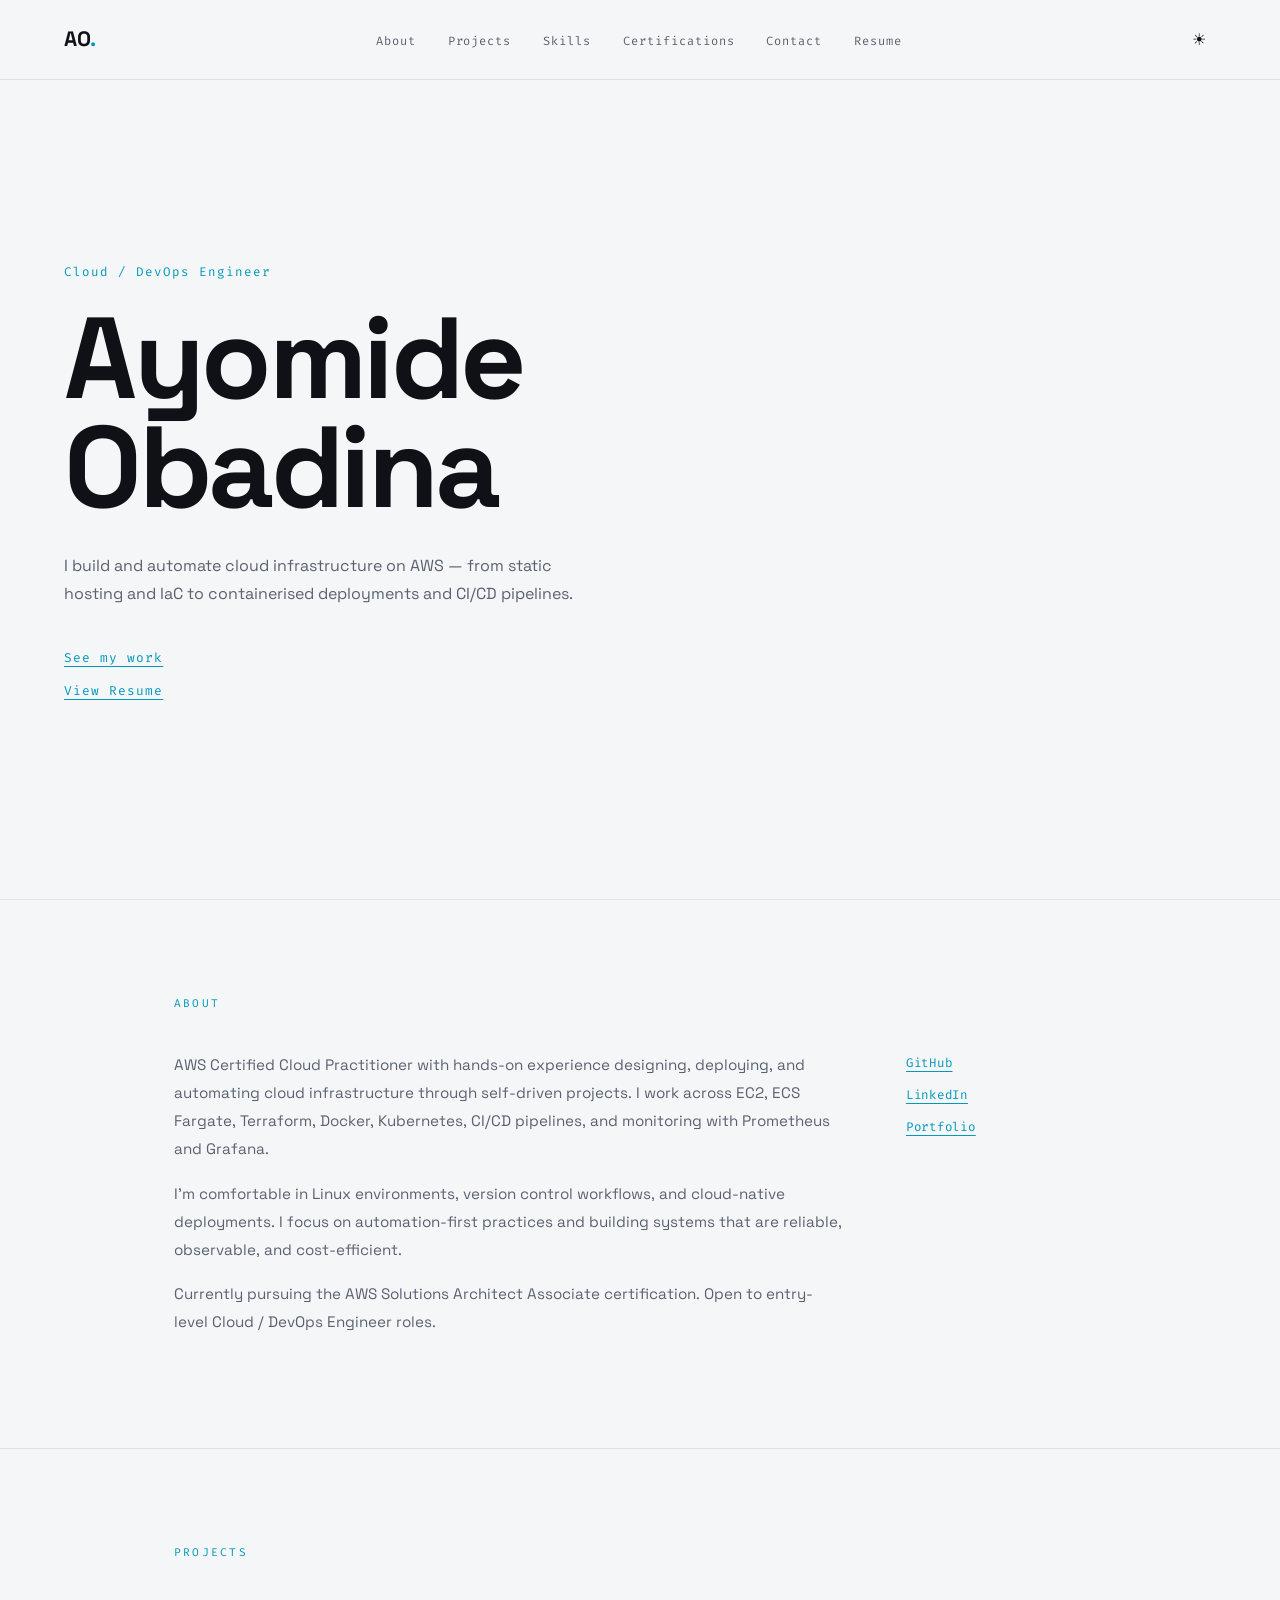
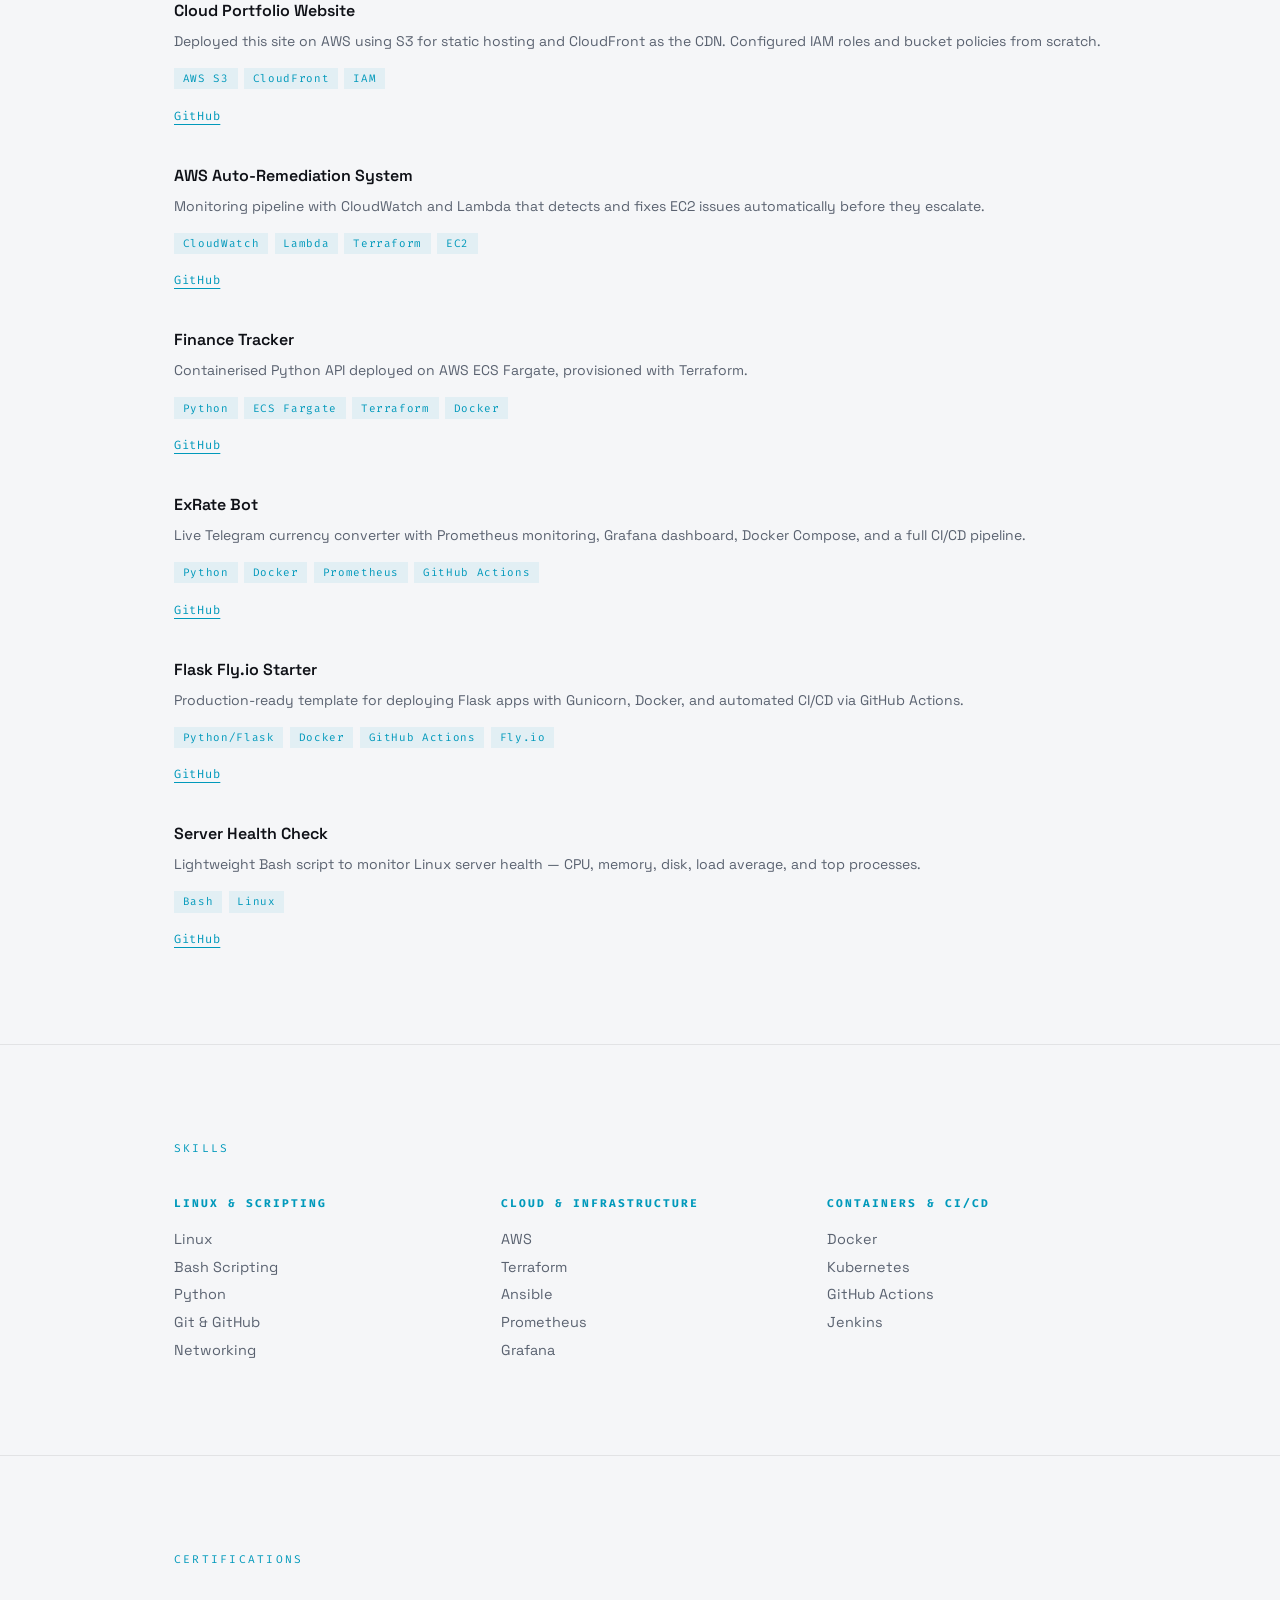
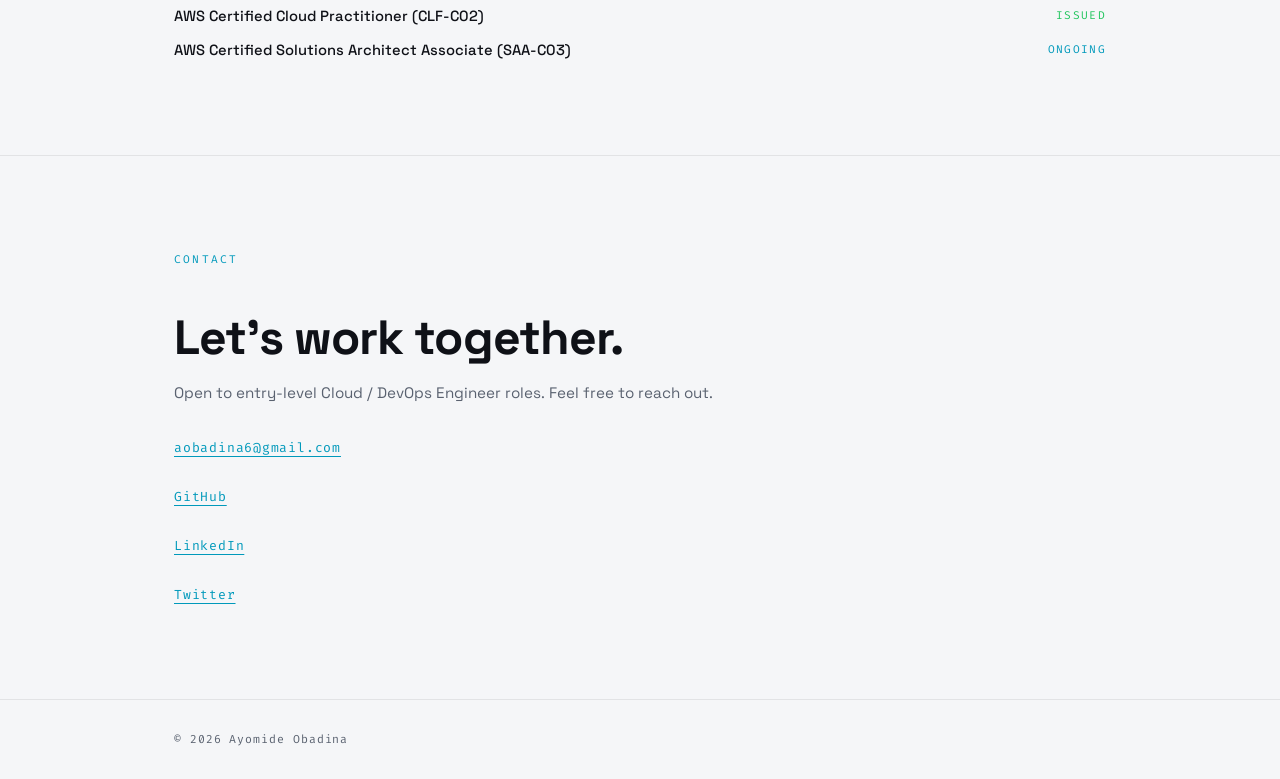
==== commit 2d5a203d: "edit style" ====
--- a/website/index.html
+++ b/website/index.html
@@ -204,6 +204,7 @@
         <a href="mailto:aobadina6@gmail.com" class="mono">aobadina6@gmail.com</a>
         <a href="https://github.com/ayo-d09" target="_blank" rel="noopener noreferrer" class="mono">GitHub</a>
         <a href="https://linkedin.com/in/ayomide-obadina-35b09937b" target="_blank" rel="noopener noreferrer" class="mono">LinkedIn</a>
+        <a href="https://twitter.com/ayobuilds" target="_blank" rel="noopener noreferrer" class="mono">Twitter</a>
       </div>
     </div>
   </section>
--- a/website/style.css
+++ b/website/style.css
@@ -135,7 +135,7 @@
 /* ---- CONTACT ---- */
 #contact h2 { font-size: clamp(2rem, 4vw, 3rem); font-weight: 700; letter-spacing: -0.02em; margin-bottom: 0.8rem; }
 .contact-sub { color: var(--muted); font-size: 0.95rem; line-height: 1.75; margin-bottom: 2rem; }
-.contact-links { display: flex; flex-direction: column; gap: 0.8rem; }
+.contact-links { display: flex; flex-direction: column; gap: 2rem; flex-wrap: wrap; }
 .contact-links a { font-size: 0.82rem; color: var(--accent); letter-spacing: 0.06em; text-decoration: underline; text-underline-offset: 4px; }
 .contact-links a:hover { opacity: 0.75; }
 
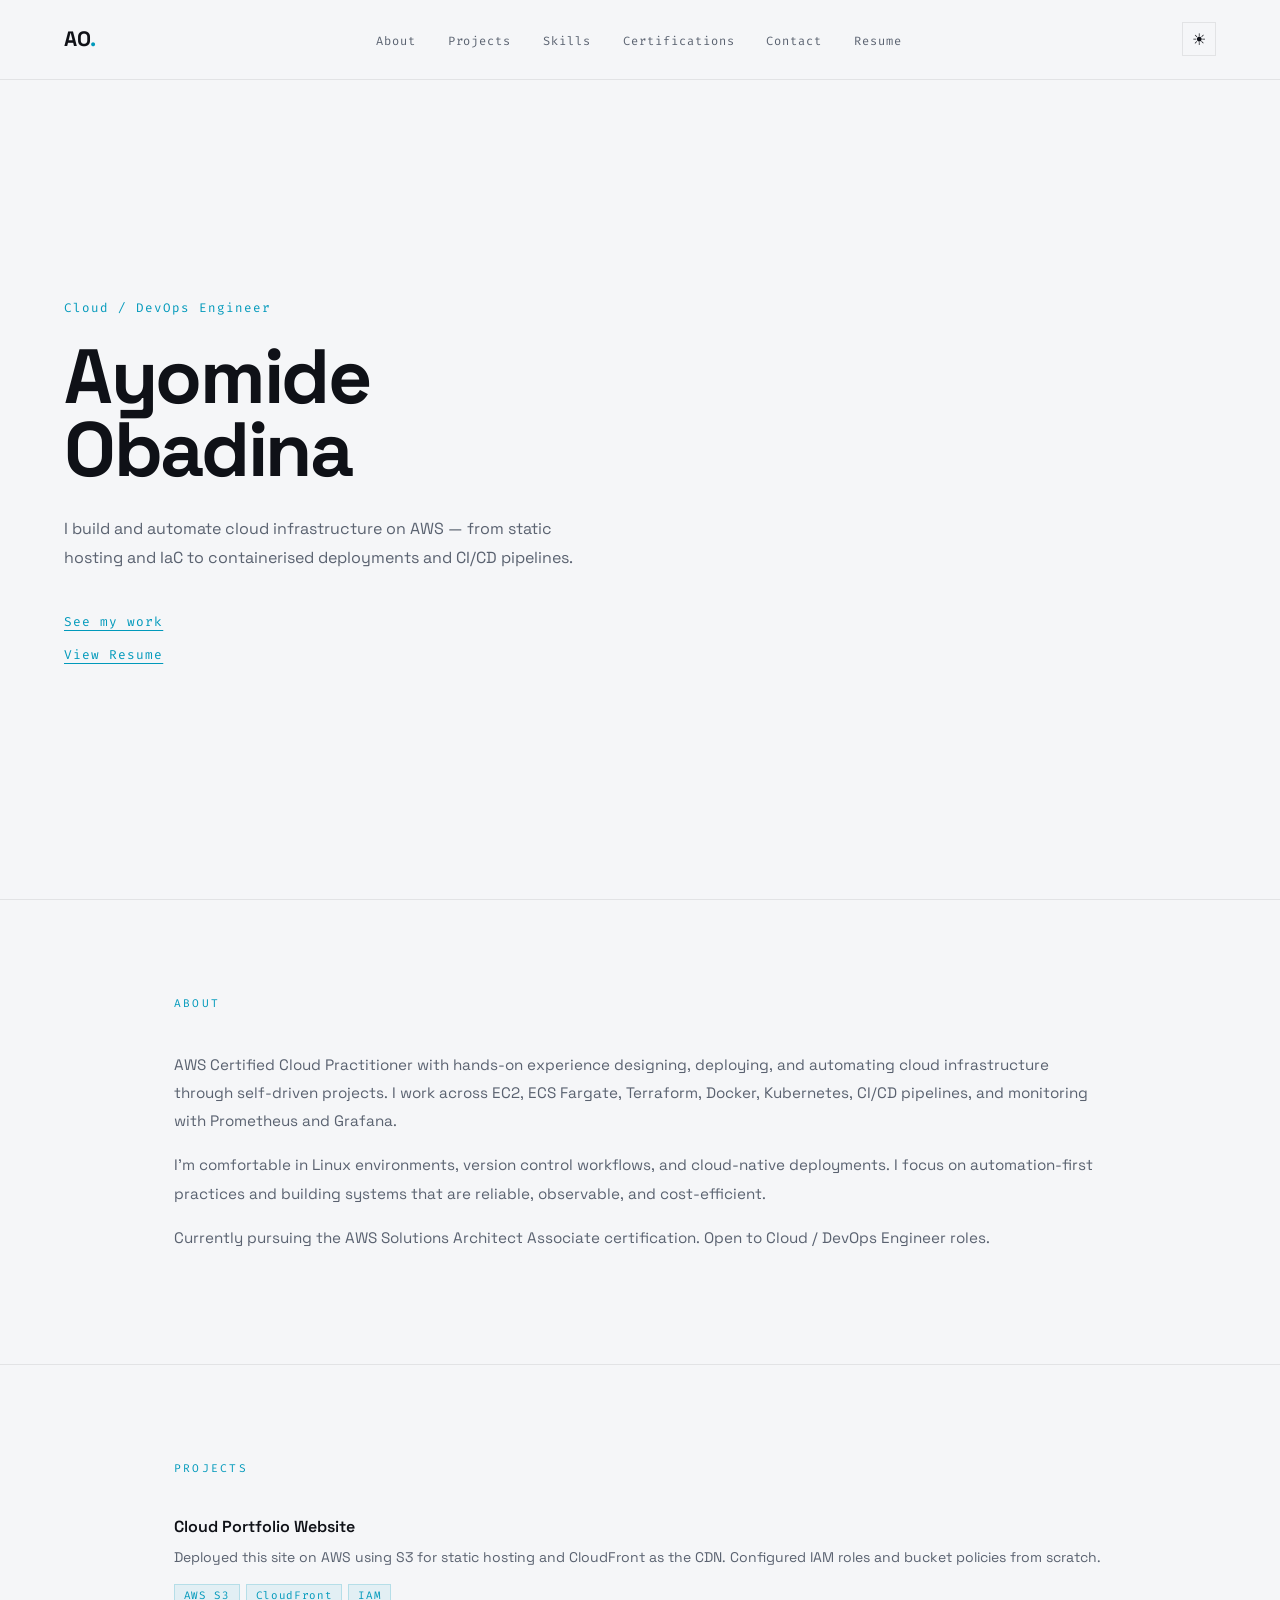
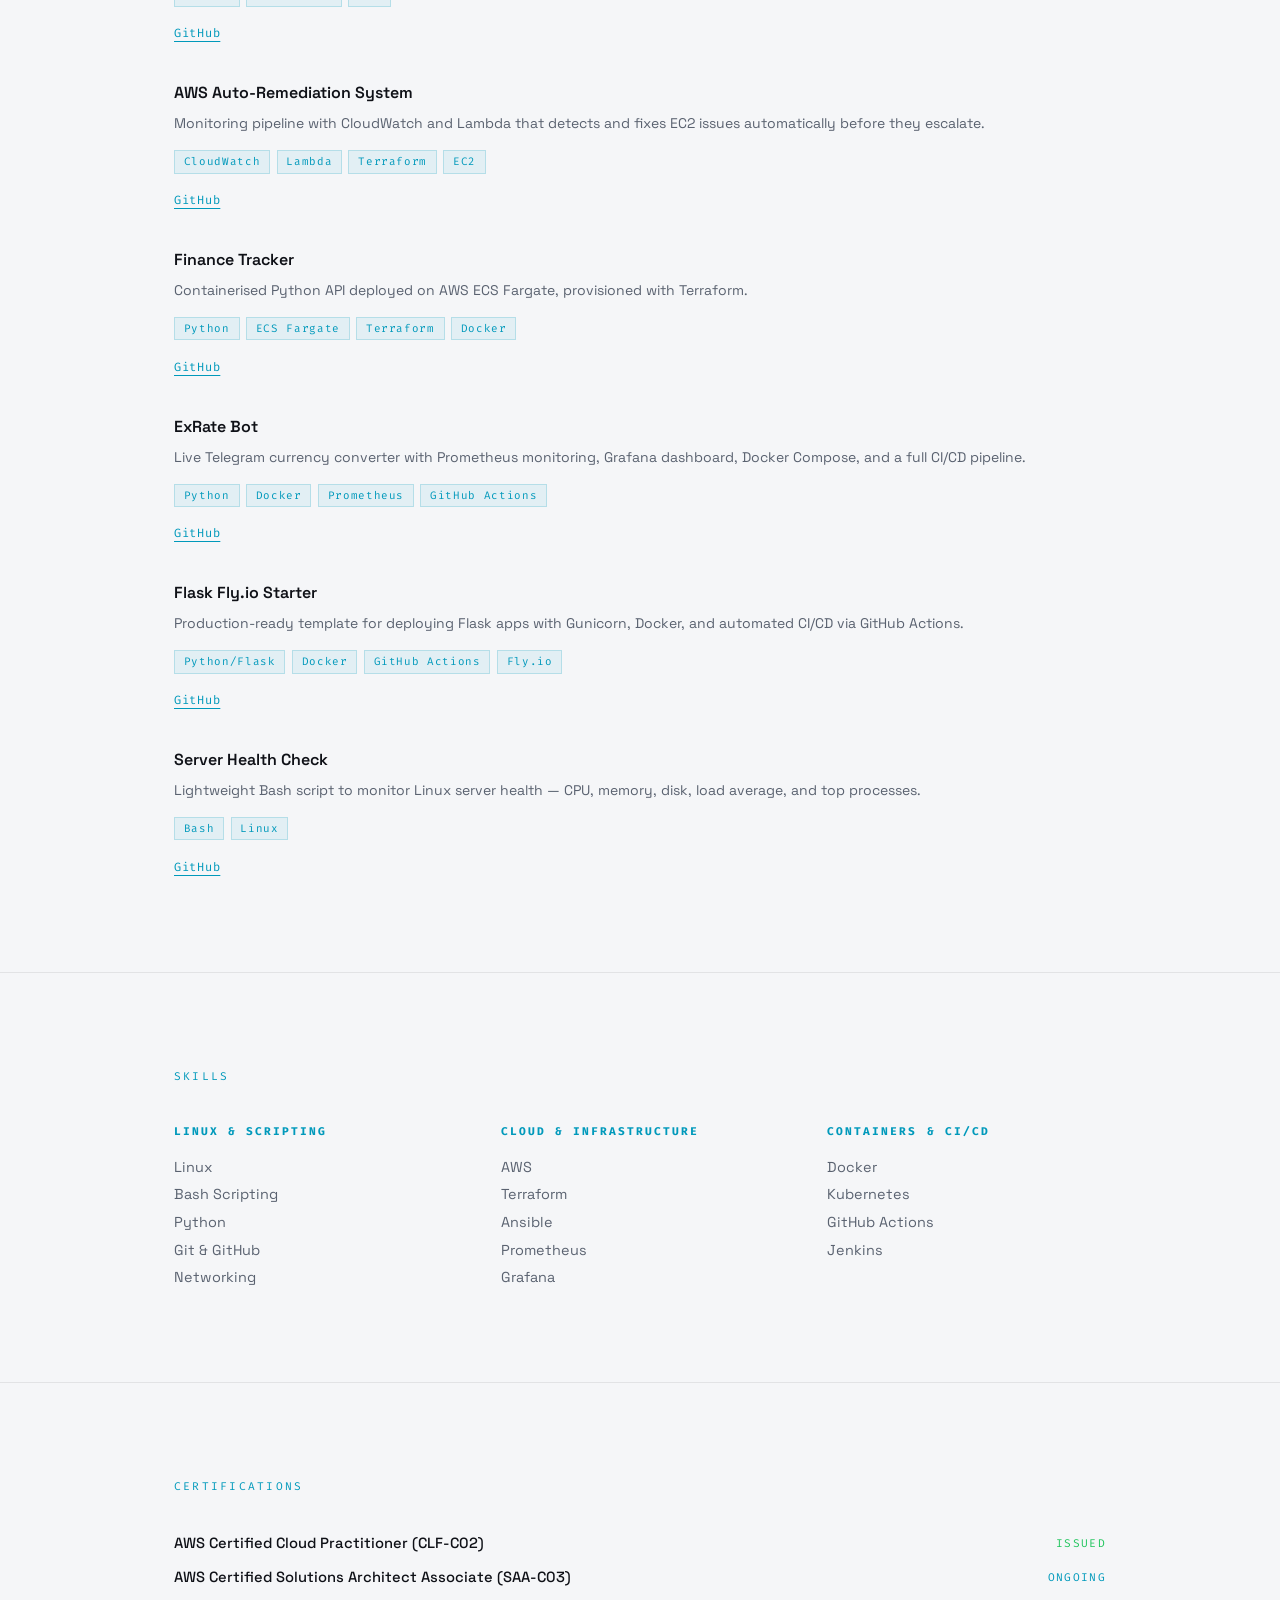
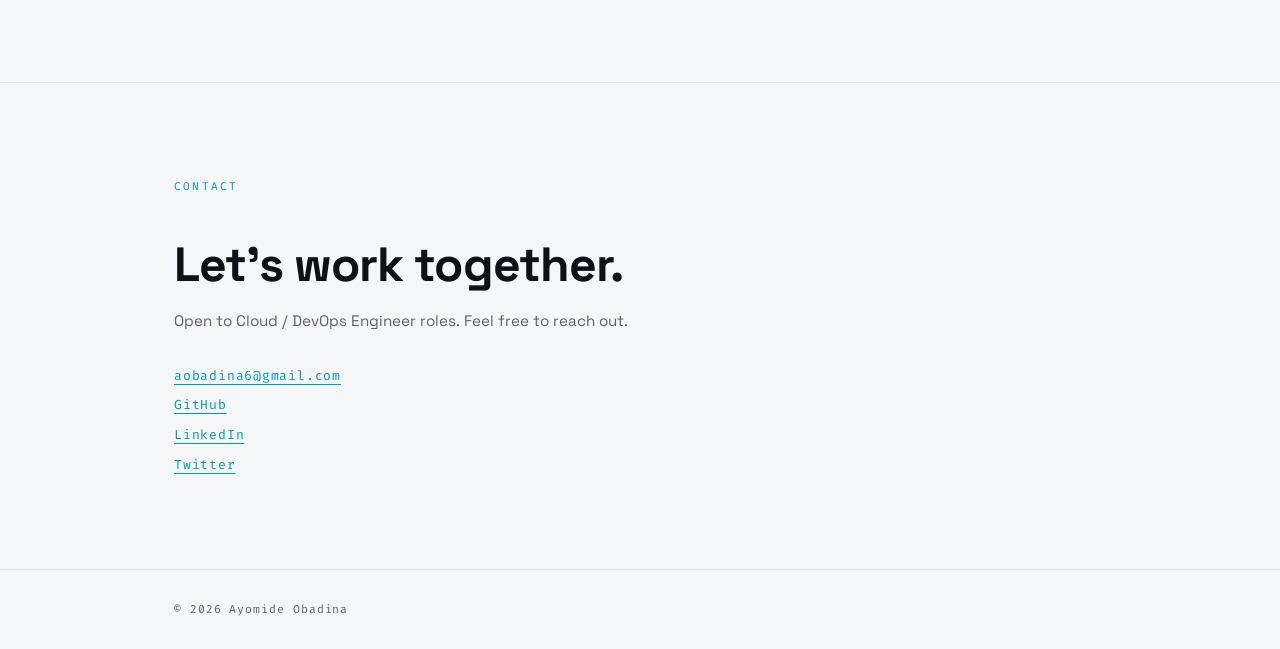
==== commit 10c73e3b: "fix resume link" ====
--- a/website/index.html
+++ b/website/index.html
@@ -18,7 +18,7 @@
       <li><a href="#skills">Skills</a></li>
       <li><a href="#certifications">Certifications</a></li>
       <li><a href="#contact">Contact</a></li>
-      <li><a href="Ayomide_Obadina_main.pdf" target="_blank" rel="noopener noreferrer">Resume</a></li>
+      <li><a href="Ayomide_Obadina_Resume.pdf" target="_blank" rel="noopener noreferrer">Resume</a></li>
     </ul>
     <div class="nav-right">
       <button id="theme-toggle" aria-label="Toggle theme">&#9790;</button>
@@ -36,7 +36,7 @@
       <p class="hero-sub">I build and automate cloud infrastructure on AWS — from static hosting and IaC to containerised deployments and CI/CD pipelines.</p>
       <div class="hero-links">
         <a href="#projects">See my work</a>
-        <a href="Ayomide_Obadina_main.pdf" target="_blank" rel="noopener noreferrer">View Resume</a>
+        <a href="Ayomide_Obadina_Resume.pdf" target="_blank" rel="noopener noreferrer">View Resume</a>
       </div>
     </div>
   </header>
@@ -49,12 +49,7 @@
         <div>
           <p>AWS Certified Cloud Practitioner with hands-on experience designing, deploying, and automating cloud infrastructure through self-driven projects. I work across EC2, ECS Fargate, Terraform, Docker, Kubernetes, CI/CD pipelines, and monitoring with Prometheus and Grafana.</p>
           <p>I'm comfortable in Linux environments, version control workflows, and cloud-native deployments. I focus on automation-first practices and building systems that are reliable, observable, and cost-efficient.</p>
-          <p>Currently pursuing the AWS Solutions Architect Associate certification. Open to entry-level Cloud / DevOps Engineer roles.</p>
-        </div>
-        <div class="about-links">
-          <a href="https://github.com/ayo-d09" target="_blank" rel="noopener noreferrer" class="mono">GitHub</a>
-          <a href="https://linkedin.com/in/ayomide-obadina-35b09937b" target="_blank" rel="noopener noreferrer" class="mono">LinkedIn</a>
-          <a href="https://ayomideobadina.dev" target="_blank" rel="noopener noreferrer" class="mono">Portfolio</a>
+          <p>Currently pursuing the AWS Solutions Architect Associate certification. Open to Cloud / DevOps Engineer roles.</p>
         </div>
       </div>
     </div>
@@ -199,7 +194,7 @@
     <div class="container">
       <span class="section-label mono">Contact</span>
       <h2>Let's work together.</h2>
-      <p class="contact-sub">Open to entry-level Cloud / DevOps Engineer roles. Feel free to reach out.</p>
+      <p class="contact-sub">Open to Cloud / DevOps Engineer roles. Feel free to reach out.</p>
       <div class="contact-links">
         <a href="mailto:aobadina6@gmail.com" class="mono">aobadina6@gmail.com</a>
         <a href="https://github.com/ayo-d09" target="_blank" rel="noopener noreferrer" class="mono">GitHub</a>
--- a/website/style.css
+++ b/website/style.css
@@ -5,7 +5,7 @@
   --bg-card:   #13161e;
   --border:    rgba(255,255,255,0.08);
   --text:      #ffffff;
-  --muted:     #d0d0d2;
+  --muted:     #7a8090;
   --accent:    #00e5ff;
   --mono:      'Fira Code', monospace;
   --sans:      'Space Grotesk', sans-serif;
@@ -48,7 +48,7 @@
 .nav-right { display: flex; align-items: center; gap: 0.75rem; }
 
 #theme-toggle {
-  background: none;  border: none; outline: none;
+  background: none; border: 1px solid var(--border);
   color: var(--text); cursor: pointer;
   width: 34px; height: 34px;
   display: flex; align-items: center; justify-content: center;
@@ -73,7 +73,7 @@
   letter-spacing: 0.16em; margin-bottom: 1.5rem; display: block;
 }
 #hero h1 {
-  font-size: clamp(3.5rem, 9vw, 8rem);
+  font-size: clamp(2.5rem, 6vw, 5rem);
   font-weight: 700; line-height: 0.95; letter-spacing: -0.03em;
   margin-bottom: 1.8rem;
 }
@@ -100,11 +100,8 @@
 }
 
 /* ---- ABOUT ---- */
-.about-grid { display: grid; grid-template-columns: 1fr 200px; gap: 4rem; }
+.about-grid { display: grid; grid-template-columns: 1fr; gap: 1rem; }
 .about-grid p { color: var(--muted); line-height: 1.85; font-size: 0.95rem; margin-bottom: 1rem; }
-.about-links { display: flex; flex-direction: column; gap: 1rem; padding-top: 0.25rem; }
-.about-links a { font-size: 0.78rem; color: var(--accent); letter-spacing: 0.06em; text-decoration: underline; text-underline-offset: 4px; }
-.about-links a:hover { opacity: 0.75; }
 
 /* ---- PROJECTS ---- */
 .projects-grid { display: flex; flex-direction: column; gap: 2.5rem; }
@@ -112,15 +109,15 @@
 .project-card h3 { font-size: 1rem; font-weight: 600; margin-bottom: 0.5rem; }
 .project-card p { color: var(--muted); font-size: 0.875rem; line-height: 1.75; margin-bottom: 0.9rem; }
 .project-tags { display: flex; flex-wrap: wrap; gap: 0.4rem; margin-bottom: 0.9rem; }
-.tag { font-size: 0.68rem; color: var(--accent); background: rgba(0,229,255,0.07); padding: 0.2rem 0.55rem; letter-spacing: 0.06em; }
-body.light .tag { background: rgba(0,153,187,0.08); }
+.tag { font-size: 0.68rem; color: var(--accent); background: rgba(0,229,255,0.07); border: 1px solid rgba(0,229,255,0.15); padding: 0.2rem 0.55rem; letter-spacing: 0.06em; }
+body.light .tag { background: rgba(0,153,187,0.08); border-color: rgba(0,153,187,0.2); }
 .project-link { font-size: 0.75rem; color: var(--accent); letter-spacing: 0.06em; text-decoration: underline; text-underline-offset: 4px; }
 .project-link:hover { opacity: 0.75; }
 
 /* ---- SKILLS ---- */
 .skills-grid { display: grid; grid-template-columns: repeat(3, 1fr); gap: 3rem; }
 .skills-group h4 { font-size: 0.7rem; color: var(--accent); letter-spacing: 0.18em; text-transform: uppercase; margin-bottom: 1.2rem; }
-.skills-group ul { display: flex; flex-direction: column; gap: 0.6rem; }
+.skills-group ul { display: flex; flex-direction: column; gap: 0.6rem; list-style: none; }
 .skills-group li { font-size: 0.9rem; color: var(--muted); }
 
 /* ---- CERTIFICATIONS ---- */
@@ -135,7 +132,7 @@
 /* ---- CONTACT ---- */
 #contact h2 { font-size: clamp(2rem, 4vw, 3rem); font-weight: 700; letter-spacing: -0.02em; margin-bottom: 0.8rem; }
 .contact-sub { color: var(--muted); font-size: 0.95rem; line-height: 1.75; margin-bottom: 2rem; }
-.contact-links { display: flex; flex-direction: column; gap: 2rem; flex-wrap: wrap; }
+.contact-links { display: flex; flex-direction: column; gap: 0.8rem; }
 .contact-links a { font-size: 0.82rem; color: var(--accent); letter-spacing: 0.06em; text-decoration: underline; text-underline-offset: 4px; }
 .contact-links a:hover { opacity: 0.75; }
 
@@ -161,5 +158,4 @@
   .nav-links.open { display: flex; }
   .nav-links li a { display: block; padding: 1rem 2rem; border-bottom: 1px solid var(--border); font-size: 0.85rem; }
   .skills-grid { grid-template-columns: 1fr; }
-  #hero { padding: 7rem 2rem 4rem; }
-}
+  #hero { padding: 7rem 2rem 4rem; }}
